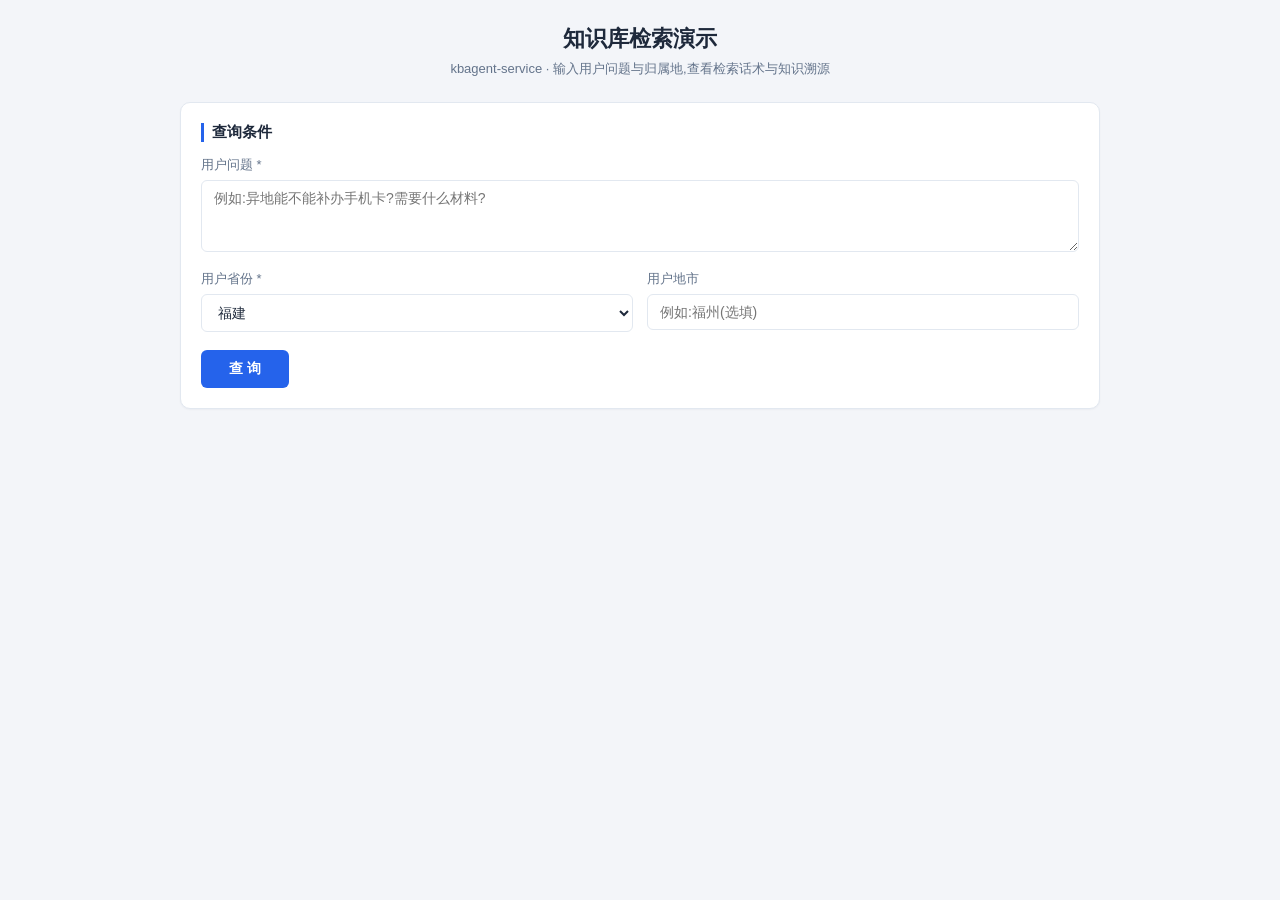
==== universal-agent/services/kbagent_service/static/index.html @ d0547572 "答案子智能体坐席向内容组织+文档内证据片段定位,新增kbagent前端演示页 - FinalAnswer 新增 direct_conclusion/key_elements/script/caveat" ====
<!DOCTYPE html>
<html lang="zh-CN">
<head>
<meta charset="UTF-8">
<meta name="viewport" content="width=device-width, initial-scale=1.0">
<title>知识库检索演示</title>
<style>
  :root {
    --bg: #f3f5f9;
    --card: #ffffff;
    --border: #e2e8f0;
    --text: #1e293b;
    --muted: #64748b;
    --primary: #2563eb;
    --primary-dark: #1d4ed8;
    --ok-bg: #ecfdf5;
    --ok-border: #10b981;
    --ok-text: #065f46;
    --bad-bg: #fef2f2;
    --bad-border: #ef4444;
    --bad-text: #991b1b;
    --warn-bg: #fffbeb;
    --warn-border: #f59e0b;
    --warn-text: #92400e;
    --mark-bg: #fef08a;
    --mark-border: #facc15;
  }
  * { box-sizing: border-box; margin: 0; padding: 0; }
  body {
    font-family: "Microsoft YaHei", "PingFang SC", "Segoe UI", sans-serif;
    background: var(--bg); color: var(--text);
    min-height: 100vh; padding: 24px 16px 48px;
  }
  .container { max-width: 920px; margin: 0 auto; }
  header { text-align: center; margin-bottom: 24px; }
  header h1 { font-size: 22px; font-weight: 600; }
  header p { color: var(--muted); font-size: 13px; margin-top: 6px; }

  .card {
    background: var(--card); border: 1px solid var(--border);
    border-radius: 10px; padding: 20px; margin-bottom: 16px;
    box-shadow: 0 1px 2px rgba(15, 23, 42, .04);
  }
  .card h2 {
    font-size: 15px; font-weight: 600; margin-bottom: 14px;
    padding-left: 8px; border-left: 3px solid var(--primary);
  }

  label { display: block; font-size: 13px; color: var(--muted); margin-bottom: 6px; }
  textarea, input[type=text], select {
    width: 100%; padding: 9px 12px; font-size: 14px;
    border: 1px solid var(--border); border-radius: 6px;
    background: #fff; color: var(--text); font-family: inherit;
  }
  textarea { resize: vertical; min-height: 72px; }
  textarea:focus, input:focus, select:focus {
    outline: none; border-color: var(--primary);
    box-shadow: 0 0 0 2px rgba(37, 99, 235, .15);
  }
  .row { display: flex; gap: 14px; margin-top: 14px; }
  .row > div { flex: 1; }
  .actions { margin-top: 18px; display: flex; align-items: center; gap: 14px; }
  button {
    padding: 10px 28px; font-size: 14px; font-weight: 600;
    color: #fff; background: var(--primary); border: none;
    border-radius: 6px; cursor: pointer;
  }
  button:hover { background: var(--primary-dark); }
  button:disabled { background: #94a3b8; cursor: not-allowed; }
  .hint { font-size: 12px; color: var(--muted); font-weight: 400; }

  .banner {
    padding: 12px 16px; border-radius: 8px; font-size: 14px;
    font-weight: 600; margin-bottom: 16px; border: 1px solid;
  }
  .banner.ok   { background: var(--ok-bg);  border-color: var(--ok-border);  color: var(--ok-text); }
  .banner.warn { background: var(--warn-bg); border-color: var(--warn-border); color: var(--warn-text); }
  .banner.bad  { background: var(--bad-bg); border-color: var(--bad-border); color: var(--bad-text); }
  .banner.err  { background: var(--bad-bg); border-color: var(--bad-border); color: var(--bad-text); }
  .banner small { display: block; font-weight: 400; margin-top: 4px; opacity: .85; }
  .banner ul { margin: 6px 0 0 18px; font-weight: 400; font-size: 13px; }
  .banner li { margin-top: 2px; }

  .uncovered-box {
    background: var(--warn-bg); border: 1px dashed var(--warn-border);
    border-radius: 8px; padding: 10px 14px; margin-bottom: 16px;
    font-size: 13px; color: var(--warn-text);
  }
  .uncovered-box b { display: block; margin-bottom: 4px; }

  /* ── 结果概览统计条 ── */
  .stats { display: flex; flex-wrap: wrap; }
  .stat {
    flex: 1; min-width: 120px; text-align: center;
    padding: 4px 8px; border-right: 1px solid var(--border);
  }
  .stat:last-child { border-right: none; }
  .stat b { display: block; font-size: 24px; font-weight: 700; color: var(--primary); line-height: 1.3; }
  .stat b.accent { color: var(--ok-text); }
  .stat span { font-size: 12px; color: var(--muted); }

  .conclusion {
    font-size: 17px; font-weight: 600; line-height: 1.7;
    padding: 4px 2px;
  }

  .script-text {
    font-size: 15px; line-height: 1.9; white-space: pre-wrap;
    background: #eff6ff; border: 1px solid #bfdbfe;
    border-radius: 8px; padding: 14px 16px;
  }
  .copy-btn {
    float: right; padding: 4px 14px; font-size: 12px; font-weight: 500;
    background: #fff; color: var(--primary); border: 1px solid var(--primary);
    border-radius: 5px; cursor: pointer;
  }
  .copy-btn:hover { background: var(--primary); color: #fff; }
  .caveats {
    margin-bottom: 12px; padding: 10px 14px; font-size: 13px;
    background: var(--warn-bg); border-radius: 6px; color: var(--warn-text);
  }
  .caveats ul { margin: 4px 0 0 18px; }

  table.elements { width: 100%; border-collapse: collapse; font-size: 14px; }
  table.elements th, table.elements td {
    text-align: left; padding: 9px 12px; border-bottom: 1px solid var(--border);
    vertical-align: top; line-height: 1.6;
  }
  table.elements th {
    width: 90px; color: var(--muted); font-weight: 500;
    background: #f8fafc; white-space: nowrap;
  }
  table.elements tr:last-child th, table.elements tr:last-child td { border-bottom: none; }

  .answer-block { margin-bottom: 14px; }
  .answer-block h3 { font-size: 13px; color: var(--muted); margin-bottom: 6px; }
  .answer-block .content {
    font-size: 14px; line-height: 1.8; white-space: pre-wrap;
    background: #f8fafc; border: 1px solid var(--border);
    border-radius: 6px; padding: 12px 14px;
  }
  details { margin-top: 10px; }
  details summary { font-size: 13px; color: var(--primary); cursor: pointer; user-select: none; }
  details .content { margin-top: 8px; }

  /* ── 文档分组与片段 ── */
  .legend {
    display: flex; align-items: center; gap: 8px;
    font-size: 12px; color: var(--muted); margin: -6px 0 14px;
  }
  .legend mark {
    background: var(--mark-bg); border-bottom: 2px solid var(--mark-border);
    padding: 1px 6px; border-radius: 3px; color: var(--text);
  }

  .doc-group {
    border: 1px solid var(--border); border-radius: 10px;
    margin-bottom: 14px; background: #fcfdfe; overflow: hidden;
  }
  .doc-group:last-child { margin-bottom: 0; }
  .doc-group.used { border-color: #86efac; }
  .doc-head {
    display: flex; align-items: center; gap: 10px; flex-wrap: wrap;
    padding: 12px 16px; background: #f8fafc; border-bottom: 1px solid var(--border);
  }
  .doc-group.used .doc-head { background: #f0fdf4; }
  .source-idx {
    flex: none; width: 22px; height: 22px; border-radius: 50%;
    background: var(--primary); color: #fff; font-size: 12px;
    display: inline-flex; align-items: center; justify-content: center;
  }
  .doc-title { font-size: 14px; font-weight: 600; }
  .tag {
    font-size: 11px; padding: 2px 8px; border-radius: 10px;
    border: 1px solid var(--border); color: var(--muted); background: #fff;
    white-space: nowrap;
  }
  .tag.stale { background: var(--warn-bg); border-color: var(--warn-border); color: var(--warn-text); }
  .badge {
    font-size: 11px; font-weight: 600; padding: 2px 10px; border-radius: 10px;
    white-space: nowrap;
  }
  .badge.used { background: var(--ok-bg); border: 1px solid var(--ok-border); color: var(--ok-text); }
  .badge.unused { background: #f1f5f9; border: 1px solid var(--border); color: var(--muted); }
  .doc-body { padding: 4px 16px 14px; }

  .chunk { padding-top: 12px; }
  .chunk + .chunk { border-top: 1px dashed var(--border); margin-top: 12px; }
  .chunk-head {
    display: flex; align-items: center; gap: 8px; margin-bottom: 8px; flex-wrap: wrap;
  }
  .chunk-no { font-size: 12px; font-weight: 600; color: var(--muted); }

  /* ── 关键片段:整篇文档中最能直接回答用户问题的部分,置顶展示 ── */
  .key-fragment {
    background: #f0fdf4; border: 1px solid #86efac;
    border-left: 4px solid var(--ok-border);
    border-radius: 8px; padding: 12px 14px; margin-bottom: 10px;
  }
  .key-fragment.plain {
    background: #f8fafc; border-color: var(--border);
    border-left-color: #cbd5e1;
  }
  .key-fragment .kf-label {
    font-size: 12px; font-weight: 700; color: var(--ok-text);
    margin-bottom: 8px;
  }
  .key-fragment.plain .kf-label { color: var(--muted); }
  .key-fragment .kf-text {
    font-size: 14px; line-height: 1.9; white-space: pre-wrap; color: var(--text);
  }
  .key-fragment .kf-text mark {
    background: var(--mark-bg); border-bottom: 2px solid var(--mark-border);
    padding: 0 2px; border-radius: 3px;
  }
  .key-fragment .kf-text mark.q { background: #dbeafe; border-bottom-color: #60a5fa; }
  .kf-meta { font-size: 11px; color: #94a3b8; margin-top: 8px; }

  details.full-doc { margin-top: 4px; }
  details.full-doc summary {
    font-size: 13px; font-weight: 500; color: var(--primary);
    cursor: pointer; user-select: none;
  }
  details.full-doc .source-snippet { margin-top: 8px; max-height: 420px; overflow-y: auto; }

  .source-snippet {
    font-size: 13px; line-height: 1.8; color: #334155;
    background: #f1f5f9; border-left: 3px solid #cbd5e1;
    border-radius: 0 6px 6px 0; padding: 10px 12px; white-space: pre-wrap;
  }
  .source-snippet .label { color: var(--muted); font-size: 12px; display: block; margin-bottom: 4px; }
  .source-snippet mark {
    background: var(--mark-bg); border-bottom: 2px solid var(--mark-border);
    padding: 0 2px; border-radius: 3px; color: inherit;
  }
  .source-snippet mark.q { background: #dbeafe; border-bottom-color: #60a5fa; }
  .legend mark.q { background: #dbeafe; border-bottom-color: #60a5fa; }
  .source-chunk { margin-top: 8px; font-size: 11px; color: #94a3b8; font-family: Consolas, monospace; }

  /* ── Agent 执行过程时间线 ── */
  .trace-timeline { padding: 2px 0; }
  .trace-event {
    display: flex; align-items: baseline; gap: 8px; flex-wrap: wrap;
    padding: 7px 0; border-bottom: 1px dashed var(--border); font-size: 13px;
  }
  .trace-event:last-child { border-bottom: none; }
  .trace-ts {
    flex: none; width: 58px; text-align: right;
    font-family: Consolas, monospace; font-size: 12px; color: var(--muted);
  }
  .trace-stage {
    flex: none; font-size: 11px; font-weight: 600; color: #fff;
    padding: 2px 9px; border-radius: 10px; white-space: nowrap;
  }
  .trace-name { font-weight: 600; white-space: nowrap; }
  .trace-summary {
    color: var(--muted); font-size: 12px; word-break: break-all; flex: 1 1 200px;
  }
  .trace-summary b { color: #334155; font-weight: 500; }
  .trace-payload { flex-basis: 100%; margin-top: 2px; }
  .trace-payload summary { font-size: 12px; color: var(--primary); cursor: pointer; }
  .trace-payload pre {
    background: #0f172a; color: #e2e8f0; padding: 10px 12px;
    border-radius: 6px; font-size: 12px; line-height: 1.6;
    overflow-x: auto; max-height: 320px; margin-top: 6px;
    font-family: Consolas, "Courier New", monospace;
  }

  .meta {
    display: flex; flex-wrap: wrap; gap: 8px 24px;
    font-size: 12px; color: var(--muted);
  }
  .meta span b { color: var(--text); font-weight: 500; }

  .loading { display: none; align-items: center; gap: 10px; font-size: 13px; color: var(--muted); }
  .loading.show { display: inline-flex; }
  .spinner {
    width: 16px; height: 16px; border: 2px solid #cbd5e1;
    border-top-color: var(--primary); border-radius: 50%;
    animation: spin .8s linear infinite;
  }
  @keyframes spin { to { transform: rotate(360deg); } }
  #results { display: none; }
  .empty-tip { color: var(--muted); font-size: 13px; text-align: center; padding: 8px 0; }
</style>
</head>
<body>
<div class="container">
  <header>
    <h1>知识库检索演示</h1>
    <p>kbagent-service · 输入用户问题与归属地,查看检索话术与知识溯源</p>
  </header>

  <!-- 输入区 -->
  <div class="card">
    <h2>查询条件</h2>
    <label for="question">用户问题 *</label>
    <textarea id="question" placeholder="例如:异地能不能补办手机卡?需要什么材料?"></textarea>
    <div class="row">
      <div>
        <label for="province">用户省份 *</label>
        <select id="province"></select>
      </div>
      <div>
        <label for="city">用户地市</label>
        <input type="text" id="city" placeholder="例如:福州(选填)">
      </div>
    </div>
    <div class="actions">
      <button id="submitBtn" onclick="doQuery()">查 询</button>
      <span class="loading" id="loading"><span class="spinner"></span>检索中,请耐心等待(最长约 2 分钟)...</span>
    </div>
  </div>

  <!-- 结果区(重要信息靠前:概览 → 结论 → 话术 → 要素 → 溯源) -->
  <div id="results">
    <div id="bannerBox"></div>
    <div id="uncoveredBox"></div>

    <div class="card" id="statsCard">
      <div class="stats">
        <div class="stat"><b id="statDocs">-</b><span>检索到文档</span></div>
        <div class="stat"><b id="statChunks">-</b><span>引用片段</span></div>
        <div class="stat"><b id="statUsed" class="accent">-</b><span>片段直接支撑答案</span></div>
        <div class="stat"><b id="statElapsed">-</b><span>端到端耗时</span></div>
      </div>
    </div>

    <div class="card" id="conclusionCard">
      <h2>一句话结论</h2>
      <div class="conclusion" id="directConclusion"></div>
    </div>

    <div class="card" id="scriptCard">
      <h2>坐席话术(可直接念给用户)
        <button class="copy-btn" id="copyScriptBtn" onclick="copyScript(this)">复制话术</button>
      </h2>
      <div class="caveats" id="caveatsBox" style="display:none"></div>
      <div class="script-text" id="scriptText"></div>
    </div>

    <div class="card" id="elementsCard">
      <h2>办理要素</h2>
      <table class="elements" id="keyElements"></table>
    </div>

    <div class="card" id="sourcesCard">
      <h2>知识来源 <span class="hint" id="sourceCount"></span></h2>
      <div class="legend">
        <span>每篇文档将 <b>⭐ 最能回答问题的片段</b> 置顶,点击「查看整篇文档」可展开全文对照。</span>
        <mark>黄色</mark><span>= 被答案 / 话术直接引用</span>
        <mark class="q">蓝色</mark><span>= 命中用户问题关键词</span>
      </div>
      <div id="sourceList"></div>
    </div>

    <div class="card" id="traceCard">
      <details id="traceDetails" open>
        <summary style="font-size:15px;font-weight:600;color:var(--text);">
          Agent 检索处理过程 <span class="hint" id="traceCount"></span>
        </summary>
        <div class="legend" style="margin:10px 0 6px;">
          <span>智能体内部执行时间线:主流程 → 缓存判定 → 检索 → 知识处理 → 答案生成/锚定校验;点击事件可展开完整 payload</span>
        </div>
        <div class="trace-timeline" id="traceTimeline"></div>
      </details>
    </div>

    <div class="card">
      <details>
        <summary>业务说明 / 办理建议 / 完整答案文本(兼容视图)</summary>
        <div class="answer-block" style="margin-top:12px">
          <h3>业务说明</h3>
          <div class="content" id="bizExplanation"></div>
        </div>
        <div class="answer-block">
          <h3>办理建议</h3>
          <div class="content" id="handlingSuggestion"></div>
        </div>
        <div class="answer-block">
          <h3>完整答案文本</h3>
          <div class="content" id="renderedText"></div>
        </div>
      </details>
    </div>

    <div class="card">
      <div class="meta" id="metaInfo"></div>
    </div>
  </div>
</div>

<script>
"use strict";

// ── 常量与状态 ────────────────────────────────────────────────────────
var DEFAULT_BASE_PATH = "/api/kb-agent-service/prod";
var basePath = DEFAULT_BASE_PATH;   // 页面加载时经 /frontend-config 刷新

// 判定"片段被答案引用"的最长公共子串阈值(归一化后的字符数);
// 太小会把"您可以"这类通用短语误判为引用
var MIN_MATCH_CHARS = 8;
// 答案语料归一化后的长度上限,防止极端长答案拖慢比对
var MAX_CORPUS_CHARS = 6000;
// 判定"原文命中用户问题关键词"的阈值(比答案引用宽松,4字即有意义)
var MIN_Q_MATCH_CHARS = 4;
// 关键片段(⭐置顶摘录)的最大长度,超出则只取最高分句子附近
var MAX_KF_CHARS = 280;

// 最近一次查询的用户问题(渲染时用于关键词命中分析)
var lastQuestion = "";

var PROVINCES = [
  "000(全国)", "北京", "天津", "河北", "山西", "内蒙古",
  "辽宁", "吉林", "黑龙江", "上海", "江苏", "浙江", "安徽",
  "福建", "江西", "山东", "河南", "湖北", "湖南", "广东",
  "广西", "海南", "重庆", "四川", "贵州", "云南", "西藏",
  "陕西", "甘肃", "青海", "宁夏", "新疆"
];

function esc(s) {
  return String(s == null ? "" : s)
    .replace(/&/g, "&amp;").replace(/</g, "&lt;")
    .replace(/>/g, "&gt;").replace(/"/g, "&quot;");
}

function uid(prefix) {
  return prefix + "-" + Date.now() + "-" +
         Math.random().toString(36).slice(2, 10);
}

// ── 初始化 ────────────────────────────────────────────────────────────
(function init() {
  var sel = document.getElementById("province");
  PROVINCES.forEach(function (p) {
    var opt = document.createElement("option");
    var m = p.match(/^(\d+)\((.+)\)$/);   // "000(全国)" → value=000
    opt.value = m ? m[1] : p;
    opt.textContent = p;
    if (p === "福建") opt.selected = true;
    sel.appendChild(opt);
  });

  // 取实际路由前缀(兼容 KB_SERVICE_BASE_PATH 覆盖);失败用默认值。
  // 相对地址:页面挂 / 或 {base}/ui/ 时都能命中各自的 frontend-config
  fetch("frontend-config")
    .then(function (r) { return r.ok ? r.json() : null; })
    .then(function (cfg) { if (cfg && cfg.basePath) basePath = cfg.basePath; })
    .catch(function () { /* 保持默认 */ });
})();

// ── 查询 ──────────────────────────────────────────────────────────────
function doQuery() {
  var question = document.getElementById("question").value.trim();
  var province = document.getElementById("province").value;
  var city = document.getElementById("city").value.trim();

  if (!question) {
    showBanner("err", "请输入用户问题");
    hideSections();
    return;
  }
  lastQuestion = question;   // 渲染时据此定位"最能回答问题的片段"

  var btn = document.getElementById("submitBtn");
  btn.disabled = true;
  document.getElementById("loading").classList.add("show");
  document.getElementById("results").style.display = "none";

  var body = {
    params: {
      appId: "kb-frontend-demo",
      requestId: uid("req"),
      sessionId: uid("sess"),
      userInfo: {
        phone: "frontend-demo",       // 契约必填,演示页固定占位
        province: province,
        location: city || null        // 地市透传
      },
      extInfo: {},
      conversations: [{ role: 1, content: question }]
    }
  };

  var startAt = Date.now();
  fetch(basePath + "/retrieve", {
    method: "POST",
    headers: { "Content-Type": "application/json" },
    body: JSON.stringify(body)
  })
    .then(function (resp) {
      if (!resp.ok) {
        // 把网关/服务的错误响应体一并带出,便于定位是哪一层拒绝
        return resp.text().then(function (t) {
          var waited = ((Date.now() - startAt) / 1000).toFixed(1);
          throw new Error("HTTP " + resp.status +
                          "(等待 " + waited + "s) 响应体: " +
                          (t || "(空)").slice(0, 300));
        });
      }
      return resp.json();
    })
    .then(render)
    .catch(function (e) {
      showBanner("err", "请求失败:" + esc(e.message),
                 "请确认服务已启动、网络可达;检索端到端超时为 120 秒。");
      hideSections();
    })
    .finally(function () {
      btn.disabled = false;
      document.getElementById("loading").classList.remove("show");
    });
}

// ══════════════════════════════════════════════════════════════════════
// 片段 ↔ 答案 比对(纯前端,无需后端改动)
//
// 思路:后端返回的 sources[].snippet 是整篇文档原文,没有"哪几句
// 被引用/最能回答问题"的标注。这里把答案全文(directConclusion/
// script/keyElements/...)拼成语料,对文档逐句求"最长公共子串"
// (忽略标点/空白),达到阈值即认为该句被答案引用;再结合用户问题
// 的关键词命中,由 pickKeyFragment() 从整篇文档中挑出"最能直接
// 回答用户问题"的连续片段置顶展示,整篇原文折叠在下方可展开对照。
// ══════════════════════════════════════════════════════════════════════

// 答案语料:所有会呈现给坐席的答案侧文本
function buildAnswerCorpus(obj) {
  var parts = [];
  if (obj.directConclusion) parts.push(obj.directConclusion);
  if (obj.script) parts.push(obj.script);
  if (obj.keyElements) {
    Object.keys(obj.keyElements).forEach(function (k) {
      if (obj.keyElements[k]) parts.push(String(obj.keyElements[k]));
    });
  }
  if (obj.caveats && obj.caveats.length) parts.push(obj.caveats.join(" "));
  if (obj.businessExplanation) parts.push(obj.businessExplanation);
  if (obj.handlingSuggestion) parts.push(obj.handlingSuggestion);
  return parts.join("\n");
}

// 归一化:去掉空白与中英文标点,只留实义字符;
// map[i] = 归一化后第 i 个字符在原文中的下标(用于把匹配区间映射回原文)
var PUNCT_RE = /[\s，。、；：！？“”‘’（）《》【】…—·～,.;:!?"'()\[\]<>~\-_|/\\*+#=]/;
function normalizeWithMap(s) {
  var chars = [], map = [];
  for (var i = 0; i < s.length; i++) {
    var c = s.charAt(i);
    if (PUNCT_RE.test(c)) continue;
    chars.push(c);
    map.push(i);
  }
  return { text: chars.join(""), map: map };
}

// 最长公共子串(滚动数组 DP);返回长度与 a 中的结束位置(开区间)
function longestCommonSubstring(a, b) {
  var n = a.length, m = b.length;
  if (!n || !m) return { len: 0, aEnd: 0 };
  var prev = new Array(m + 1).fill(0);
  var cur = new Array(m + 1).fill(0);
  var best = 0, aEnd = 0;
  for (var i = 1; i <= n; i++) {
    var ai = a.charAt(i - 1);
    for (var j = 1; j <= m; j++) {
      if (ai === b.charAt(j - 1)) {
        cur[j] = prev[j - 1] + 1;
        if (cur[j] > best) { best = cur[j]; aEnd = i; }
      } else {
        cur[j] = 0;
      }
    }
    var t = prev; prev = cur; cur = t;
    cur.fill(0);
  }
  return { len: best, aEnd: aEnd };
}

// 按句切分,保留每句在原文中的起始偏移
function splitSentences(s) {
  var out = [], re = /[^。！？!?；;\n]+[。！？!?；;\n]?/g, m;
  while ((m = re.exec(s)) !== null) {
    if (m[0].trim()) out.push({ text: m[0], start: m.index });
    if (m.index === re.lastIndex) re.lastIndex++;   // 防空转
  }
  return out;
}

// 合并重叠/相邻区间
function mergeRanges(ranges) {
  if (!ranges.length) return ranges;
  ranges.sort(function (x, y) { return x[0] - y[0] || x[1] - y[1]; });
  var out = [ranges[0].slice()];
  for (var i = 1; i < ranges.length; i++) {
    var last = out[out.length - 1], r = ranges[i];
    if (r[0] <= last[1]) { if (r[1] > last[1]) last[1] = r[1]; }
    else out.push(r.slice());
  }
  return out;
}

// 去掉被其他摘录包含的短摘录
function dedupeQuotes(list) {
  return list.filter(function (q, i) {
    for (var j = 0; j < list.length; j++) {
      if (i !== j && list[j].indexOf(q) >= 0 && list[j].length > q.length) return false;
    }
    return true;
  });
}

// 递归找出一句话内所有达到阈值的公共子串(归一化坐标):
// 每轮取最长匹配,再对其左右两侧继续找,避免长匹配掩盖同句内的其他引用
function findNormalizedMatches(a, b, minChars) {
  minChars = minChars || MIN_MATCH_CHARS;
  var out = [];
  (function walk(lo, hi) {
    if (hi - lo < minChars) return;
    var r = longestCommonSubstring(a.slice(lo, hi), b);
    if (r.len < minChars) return;
    var s = lo + r.aEnd - r.len, e = lo + r.aEnd;
    out.push([s, e]);
    walk(lo, s);
    walk(e, hi);
  })(0, a.length);
  return out;
}

// 原文中对"用户问题"的命中(原文坐标区间 + 命中字数);阈值比答案引用宽松
function findQuestionMatches(text) {
  var qNorm = normalizeWithMap(lastQuestion).text;
  if (!text || !qNorm) return { ranges: [], chars: 0 };
  var norm = normalizeWithMap(text);
  if (!norm.text.length) return { ranges: [], chars: 0 };
  var ranges = [], chars = 0;
  findNormalizedMatches(norm.text, qNorm, MIN_Q_MATCH_CHARS).forEach(function (m) {
    ranges.push([norm.map[m[0]], norm.map[m[1] - 1] + 1]);
    chars += m[1] - m[0];
  });
  return { ranges: mergeRanges(ranges), chars: chars };
}

// 把原文坐标区间裁剪到 [start, end) 窗口内,并平移为窗口内坐标
function clipRanges(ranges, start, end) {
  var out = [];
  (ranges || []).forEach(function (r) {
    var s = Math.max(r[0], start), e = Math.min(r[1], end);
    if (e > s) out.push([s - start, e - start]);
  });
  return out;
}

// 从 qs 中扣掉与 as 重叠的部分(避免双色高亮互相覆盖)
function subtractRanges(qs, as) {
  var out = [];
  (qs || []).forEach(function (q) {
    var cur = [[q[0], q[1]]];
    (as || []).forEach(function (a) {
      var next = [];
      cur.forEach(function (c) {
        if (a[1] <= c[0] || a[0] >= c[1]) { next.push(c); return; }
        if (a[0] > c[0]) next.push([c[0], a[0]]);
        if (a[1] < c[1]) next.push([a[1], c[1]]);
      });
      cur = next;
    });
    out = out.concat(cur);
  });
  return out;
}

// 双色高亮渲染:黄色 = 被答案/话术引用,蓝色 = 命中问题关键词
function renderTwoColor(text, aRanges, qRanges) {
  var segs = [];
  (aRanges || []).forEach(function (r) { segs.push({ s: r[0], e: r[1], cls: "" }); });
  subtractRanges(qRanges, aRanges).forEach(function (r) {
    segs.push({ s: r[0], e: r[1], cls: ' class="q"' });
  });
  segs.sort(function (x, y) { return x.s - y.s; });
  var out = "", pos = 0;
  segs.forEach(function (g) {
    var s = Math.max(pos, g.s), e = Math.max(s, Math.min(text.length, g.e));
    if (e <= s) return;
    out += esc(text.slice(pos, s)) + "<mark" + g.cls + ">" + esc(text.slice(s, e)) + "</mark>";
    pos = e;
  });
  out += esc(text.slice(pos));
  return out;
}

// ══════════════════════════════════════════════════════════════════════
// 关键片段提取:后端返回的 snippet 是整篇文档,这里从全文中挑出
// "最能直接回答用户问题"的连续片段,置顶展示并关联整篇原文。
// 句子得分 = 被答案引用字数 × 2 + 命中问题关键词字数 × 1.5,
// 取最高分句子,再向两侧吸收有得分的邻句(总长不超 MAX_KF_CHARS)。
// ══════════════════════════════════════════════════════════════════════
function pickKeyFragment(snippet, usedRanges) {
  var sentences = splitSentences(snippet);
  if (!sentences.length) return null;
  var scored = sentences.map(function (sen) {
    var aChars = 0;
    (usedRanges || []).forEach(function (r) {
      var s = Math.max(r[0], sen.start);
      var e = Math.min(r[1], sen.start + sen.text.length);
      if (e > s) aChars += e - s;
    });
    var qChars = findQuestionMatches(sen.text).chars;
    return { sen: sen, score: aChars * 2 + qChars * 1.5 };
  });
  var best = 0;
  scored.forEach(function (x, i) { if (x.score > scored[best].score) best = i; });
  if (scored[best].score <= 0) {
    // 全文既没被答案引用、也没命中问题关键词 → 退化为文首摘要
    return { start: 0, end: Math.min(snippet.length, 160), score: 0, fallback: true };
  }
  var lo = best, hi = best, len = scored[best].sen.text.length;
  while (lo > 0 && scored[lo - 1].score > 0 &&
         len + scored[lo - 1].sen.text.length <= MAX_KF_CHARS) {
    lo--; len += scored[lo].sen.text.length;
  }
  while (hi < scored.length - 1 && scored[hi + 1].score > 0 &&
         len + scored[hi + 1].sen.text.length <= MAX_KF_CHARS) {
    hi++; len += scored[hi].sen.text.length;
  }
  var lastSen = scored[hi].sen;
  return {
    start: scored[lo].sen.start,
    end: lastSen.start + lastSen.text.length,
    score: scored[best].score,
    fallback: false
  };
}

// 分析单个 source:返回高亮区间(原文坐标)与被引用摘录
function analyzeSnippet(snippet, corpusText) {
  var ranges = [], quotes = [];
  if (!snippet || !corpusText) return { ranges: ranges, quotes: quotes };
  var sentences = splitSentences(snippet);
  sentences.forEach(function (sen) {
    var norm = normalizeWithMap(sen.text);
    if (norm.text.length < MIN_MATCH_CHARS) return;
    findNormalizedMatches(norm.text, corpusText).forEach(function (m) {
      var s0 = norm.map[m[0]];                  // 句内起(原文坐标)
      var s1 = norm.map[m[1] - 1] + 1;          // 句内止(开区间)
      ranges.push([sen.start + s0, sen.start + s1]);
      var q = sen.text.slice(s0, s1).trim();
      if (q) quotes.push(q);
    });
  });
  return { ranges: mergeRanges(ranges), quotes: dedupeQuotes(quotes) };
}

// 按 docTitle 分组;最能回答问题的文档排前面(重要信息靠前)
function groupByDoc(analyzed) {
  var order = [], map = {};
  analyzed.forEach(function (a) {
    var key = a.docTitle || "(无标题文档)";
    if (!map[key]) {
      map[key] = {
        title: key, chunks: [], usedCount: 0, bestScore: 0,
        updatedAt: a.updatedAt, stale: !!a.stale, _order: order.length
      };
      order.push(map[key]);
    }
    var g = map[key];
    g.chunks.push(a);
    if (a.used) g.usedCount++;
    if ((a.kfScore || 0) > g.bestScore) g.bestScore = a.kfScore || 0;
    if (a.updatedAt && (!g.updatedAt || a.updatedAt > g.updatedAt)) g.updatedAt = a.updatedAt;
    if (a.stale) g.stale = true;
  });
  order.forEach(function (g) {
    // 文档内同样:被引用、关键片段得分高的排前面
    g.chunks.forEach(function (c, i) { c._order = i; });
    g.chunks.sort(function (x, y) {
      if (!!y.used !== !!x.used) return y.used ? 1 : -1;
      if ((y.kfScore || 0) !== (x.kfScore || 0)) return (y.kfScore || 0) - (x.kfScore || 0);
      return x._order - y._order;
    });
  });
  order.sort(function (x, y) {
    if (y.usedCount !== x.usedCount) return y.usedCount - x.usedCount;
    if (y.bestScore !== x.bestScore) return y.bestScore - x.bestScore;
    return x._order - y._order;
  });
  return order;
}

// ══════════════════════════════════════════════════════════════════════
// Agent 执行过程时间线(object.processTrace)
// 后端 Tracer 每个关键节点记一条 {ts_ms, stage, event, payload}:
// run/cache/retrieval/processing(.knowledge)/answer/finalize/degrade
// ══════════════════════════════════════════════════════════════════════

var STAGE_META = {
  "run":                  { label: "主流程",   color: "#64748b" },
  "cache":                { label: "缓存",     color: "#8b5cf6" },
  "retrieval":            { label: "检索",     color: "#2563eb" },
  "processing":           { label: "知识处理", color: "#d97706" },
  "processing.knowledge": { label: "知识处理", color: "#d97706" },
  "answer":               { label: "答案生成", color: "#059669" },
  "finalize":             { label: "完成",     color: "#0f766e" },
  "degrade":              { label: "降级",     color: "#dc2626" }
};

function fmtTraceTs(dt) {
  return dt >= 1000 ? "+" + (dt / 1000).toFixed(1) + "s" : "+" + dt + "ms";
}

// payload 一行摘要:标量直接展示(截断),对象/数组只显示规模,细节进折叠 JSON
function traceSummary(payload) {
  if (!payload) return "";
  var parts = [];
  Object.keys(payload).forEach(function (k) {
    var v = payload[k];
    if (v === null || v === undefined) return;
    if (typeof v === "object") {
      var n = Array.isArray(v) ? v.length : Object.keys(v).length;
      parts.push("<b>" + esc(k) + "</b>=" +
                 (Array.isArray(v) ? "[" + n + " 项]" : "{" + n + " 字段}"));
    } else {
      var s = String(v);
      if (s.length > 60) s = s.slice(0, 60) + "…";
      parts.push("<b>" + esc(k) + "</b>=" + esc(s));
    }
  });
  return parts.join(" · ");
}

function renderTrace(events) {
  var card = document.getElementById("traceCard");
  if (!events || !events.length) { card.style.display = "none"; return; }
  card.style.display = "";
  document.getElementById("traceCount").textContent =
    "(共 " + events.length + " 个事件)";
  var t0 = events[0].ts_ms || 0;
  document.getElementById("traceTimeline").innerHTML = events.map(function (e) {
    var meta = STAGE_META[e.stage] || { label: e.stage || "?", color: "#475569" };
    var dt = (e.ts_ms || t0) - t0;
    var keys = e.payload ? Object.keys(e.payload) : [];
    var payloadHtml = keys.length
      ? '<details class="trace-payload"><summary>payload(' + keys.length +
        ' 字段)</summary><pre>' +
        esc(JSON.stringify(e.payload, null, 2)) + '</pre></details>'
      : "";
    return '<div class="trace-event">' +
      '<span class="trace-ts">' + fmtTraceTs(dt) + '</span>' +
      '<span class="trace-stage" style="background:' + meta.color + '">' +
        esc(meta.label) + '</span>' +
      '<span class="trace-name">' + esc(e.event || "") + '</span>' +
      '<span class="trace-summary">' + traceSummary(e.payload) + '</span>' +
      payloadHtml +
    '</div>';
  }).join("");
}

// ── 渲染 ──────────────────────────────────────────────────────────────
function render(data) {
  document.getElementById("results").style.display = "block";

  // 错误信封:rtnCode 非 0
  if (!data || data.rtnCode !== "0" || !data.object || !data.object.requestId) {
    var code = data ? data.rtnCode : "?";
    var msg = data ? data.rtnMsg : "空响应";
    showBanner("err", "服务返回错误(rtnCode=" + esc(code) + "):" + esc(msg));
    hideSections();
    // 超时/内部错误的响应体也会携带 processTrace:展示"执行到哪一步了"
    renderTrace(data && data.object ? data.object.processTrace : null);
    return;
  }

  var obj = data.object;
  setCardsVisible(true);
  document.getElementById("uncoveredBox").innerHTML = "";

  // ── 可用性横幅:优先 usability 三态;老服务无该字段时回退 degraded 判定 ──
  var u = obj.usability;
  if (u && u.level) {
    var reasonsHtml = (u.reasons && u.reasons.length)
      ? "<ul>" + u.reasons.map(function (r) {
          return "<li>" + esc(r) + "</li>"; }).join("") + "</ul>"
      : "";
    if (u.level === "directly_usable") {
      showBanner("ok", "✓ 话术可直接使用", reasonsHtml || null);
    } else if (u.level === "verify_first") {
      showBanner("warn", "⚠ 话术核实后使用",
                 reasonsHtml || "请结合引用片段核对后再答复用户。");
    } else {
      showBanner("bad", "✗ 话术不可用,请转人工处理", reasonsHtml || null);
    }
    // 未覆盖方面:明确告诉坐席哪些别指望话术
    if (u.uncovered && u.uncovered.length) {
      document.getElementById("uncoveredBox").innerHTML =
        '<div class="uncovered-box"><b>以下方面知识库未覆盖,需坐席人工补充答复:</b>' +
        u.uncovered.map(function (x) { return "· " + esc(x); }).join("<br>") +
        "</div>";
    }
  } else if (obj.degraded) {
    showBanner("bad", "✗ 降级兜底结果 —— 检索不足以支撑用户问题",
               "该结果未经知识加工,请人工核实原文后再答复用户。");
  } else {
    showBanner("ok", "✓ 检索结果可支撑用户问题",
               "话术基于以下引用文档生成,可结合片段核对。");
  }

  // ── 片段 ↔ 答案比对 + 关键片段提取 + 按文档分组 ──
  var sources = obj.sources || [];
  var corpus = normalizeWithMap(buildAnswerCorpus(obj)).text
                 .slice(0, MAX_CORPUS_CHARS);
  var analyzed = sources.map(function (s) {
    var snippet = s.snippet || "";
    var r = analyzeSnippet(snippet, corpus);
    var kf = pickKeyFragment(snippet, r.ranges);
    return {
      chunkId: s.chunkId, docTitle: s.docTitle, snippet: snippet,
      updatedAt: s.updatedAt, stale: s.stale,
      ranges: r.ranges, quotes: r.quotes, used: r.ranges.length > 0,
      kf: kf, kfScore: kf ? kf.score : 0
    };
  });
  var docGroups = groupByDoc(analyzed);
  var usedChunks = analyzed.filter(function (a) { return a.used; }).length;

  // ── 结果概览统计(重要信息放最前) ──
  document.getElementById("statDocs").textContent = docGroups.length;
  document.getElementById("statChunks").textContent = analyzed.length;
  document.getElementById("statUsed").textContent = usedChunks;
  document.getElementById("statElapsed").textContent =
    (obj.elapsedMs != null ? (obj.elapsedMs / 1000).toFixed(1) + " s" : "-");

  // ── 一句话结论 ──
  var conclCard = document.getElementById("conclusionCard");
  if (obj.directConclusion) {
    conclCard.style.display = "";
    document.getElementById("directConclusion").textContent = obj.directConclusion;
  } else {
    conclCard.style.display = "none";
  }

  // ── 坐席话术 + 注意事项 ──
  var scriptCard = document.getElementById("scriptCard");
  if (obj.script) {
    scriptCard.style.display = "";
    document.getElementById("scriptText").textContent = obj.script;
    var cav = obj.caveats || [];
    var cavBox = document.getElementById("caveatsBox");
    if (cav.length) {
      cavBox.style.display = "";
      cavBox.innerHTML = "⚠ 答复时注意:<ul>" + cav.map(function (c) {
        return "<li>" + esc(c) + "</li>"; }).join("") + "</ul>";
    } else {
      cavBox.style.display = "none";
    }
  } else {
    scriptCard.style.display = "none";
  }

  // ── 办理要素表 ──
  var elCard = document.getElementById("elementsCard");
  var elKeys = obj.keyElements ? Object.keys(obj.keyElements) : [];
  if (elKeys.length) {
    elCard.style.display = "";
    document.getElementById("keyElements").innerHTML = elKeys.map(function (k) {
      return "<tr><th>" + esc(k) + "</th><td>" +
             esc(obj.keyElements[k]) + "</td></tr>";
    }).join("");
  } else {
    elCard.style.display = "none";
  }

  // ── 兼容视图(老字段) ──
  document.getElementById("bizExplanation").textContent =
    obj.businessExplanation || "(无)";
  document.getElementById("handlingSuggestion").textContent =
    obj.handlingSuggestion || "(无)";
  document.getElementById("renderedText").textContent =
    obj.renderedText || "(无)";

  // ── 引用文档与片段(按文档分组 + 引用高亮) ──
  document.getElementById("sourceCount").textContent = analyzed.length
    ? "(共 " + docGroups.length + " 个文档 · " + analyzed.length + " 个片段 · " +
      usedChunks + " 个片段被答案直接引用)"
    : "";
  var listEl = document.getElementById("sourceList");
  if (!docGroups.length) {
    listEl.innerHTML = '<p class="empty-tip">本次检索未返回引用文档</p>';
  } else {
    listEl.innerHTML = docGroups.map(function (g, gi) {
      var chunksHtml = g.chunks.map(function (c, ci) {
        var head =
          '<div class="chunk-head">' +
            '<span class="chunk-no">片段 ' + (ci + 1) + '</span>' +
            (c.used
              ? '<span class="badge used">✓ 已支撑答案</span>'
              : '<span class="badge unused">未直接引用</span>') +
          '</div>';

        // snippet 是整篇文档:关键片段置顶,全文折叠在下方并可展开对照
        var bodyHtml;
        var shortDoc = c.snippet.length <= MAX_KF_CHARS;
        if (c.kf && !shortDoc) {
          var kfText = c.snippet.slice(c.kf.start, c.kf.end);
          var kfBox =
            '<div class="key-fragment' + (c.kf.fallback ? ' plain' : '') + '">' +
              '<div class="kf-label">' + (c.kf.fallback
                ? '📄 全文开头摘要(未在全文中定位到直接回答的片段)'
                : '⭐ 全文中最能回答用户问题的片段') + '</div>' +
              '<div class="kf-text">' + renderTwoColor(
                kfText,
                clipRanges(c.ranges, c.kf.start, c.kf.end),
                findQuestionMatches(kfText).ranges) + '</div>' +
              '<div class="kf-meta">摘自《' + esc(g.title) + '》第 ' +
                (c.kf.start + 1) + '–' + c.kf.end + ' 字 · 全文共 ' +
                c.snippet.length + ' 字</div>' +
            '</div>';
          var fullDoc =
            '<details class="full-doc">' +
              '<summary>查看整篇文档(全文 ' + c.snippet.length + ' 字)</summary>' +
              '<div class="source-snippet"><span class="label">整篇原文</span>' +
                renderTwoColor(c.snippet, c.ranges,
                               findQuestionMatches(c.snippet).ranges) +
              '</div>' +
            '</details>';
          bodyHtml = kfBox + fullDoc;
        } else {
          // 全文本来就短:整篇即关键内容,直接展示
          bodyHtml =
            '<div class="source-snippet"><span class="label">原文(全文较短,直接展示)</span>' +
              renderTwoColor(c.snippet, c.ranges,
                             findQuestionMatches(c.snippet).ranges) +
            '</div>';
        }
        return '<div class="chunk">' + head + bodyHtml +
          '<div class="source-chunk">chunkId: ' + esc(c.chunkId) + '</div>' +
        '</div>';
      }).join("");

      return '<div class="doc-group' + (g.usedCount ? ' used' : '') + '">' +
        '<div class="doc-head">' +
          '<span class="source-idx">' + (gi + 1) + '</span>' +
          '<span class="doc-title">' + esc(g.title) + '</span>' +
          (g.usedCount
            ? '<span class="badge used">' + g.usedCount + ' / ' +
              g.chunks.length + ' 个片段支撑答案</span>'
            : '<span class="badge unused">未直接引用</span>') +
          '<span class="tag">更新于 ' + esc(g.updatedAt || "未知") + '</span>' +
          (g.stale ? '<span class="tag stale">⚠ 知识可能过旧,请核实</span>' : "") +
        '</div>' +
        '<div class="doc-body">' + chunksHtml + '</div>' +
      '</div>';
    }).join("");
  }

  // ── Agent 执行过程时间线 ──
  renderTrace(obj.processTrace);

  // 元信息
  document.getElementById("metaInfo").innerHTML =
    "<span>requestId: <b>" + esc(obj.requestId) + "</b></span>" +
    "<span>traceId: <b>" + esc(obj.traceId) + "</b></span>" +
    "<span>耗时: <b>" + esc(obj.elapsedMs) + " ms</b></span>" +
    "<span>到达时间: <b>" + esc(obj.requestArrivedTime) + "</b></span>";

  document.getElementById("results").scrollIntoView({ behavior: "smooth" });
}

function showBanner(type, text, sub) {
  document.getElementById("results").style.display = "block";
  document.getElementById("bannerBox").innerHTML =
    '<div class="banner ' + type + '">' + text +
    (sub ? "<small>" + sub + "</small>" : "") + "</div>";
}

function setCardsVisible(visible) {
  var cards = document.querySelectorAll("#results .card");
  for (var i = 0; i < cards.length; i++)
    cards[i].style.display = visible ? "" : "none";
}

function hideSections() { setCardsVisible(false); }

// ── 复制话术(内网 HTTP 非安全上下文时 clipboard API 不可用,execCommand 兜底)──
function copyScript(btn) {
  var text = document.getElementById("scriptText").textContent;
  function flash(label) {
    btn.textContent = label;
    setTimeout(function () { btn.textContent = "复制话术"; }, 1600);
  }
  function legacyCopy() {
    var ta = document.createElement("textarea");
    ta.value = text;
    ta.style.position = "fixed";
    ta.style.opacity = "0";
    document.body.appendChild(ta);
    ta.select();
    var okFlag = false;
    try { okFlag = document.execCommand("copy"); } catch (e) { /* 忽略 */ }
    document.body.removeChild(ta);
    return okFlag;
  }
  if (navigator.clipboard && window.isSecureContext) {
    navigator.clipboard.writeText(text)
      .then(function () { flash("已复制 ✓"); })
      .catch(function () { flash(legacyCopy() ? "已复制 ✓" : "复制失败,请手动选择"); });
  } else {
    flash(legacyCopy() ? "已复制 ✓" : "复制失败,请手动选择");
  }
}

// Ctrl+Enter 快捷提交
document.getElementById("question").addEventListener("keydown", function (e) {
  if ((e.ctrlKey || e.metaKey) && e.key === "Enter") doQuery();
});
</script>
</body>
</html>
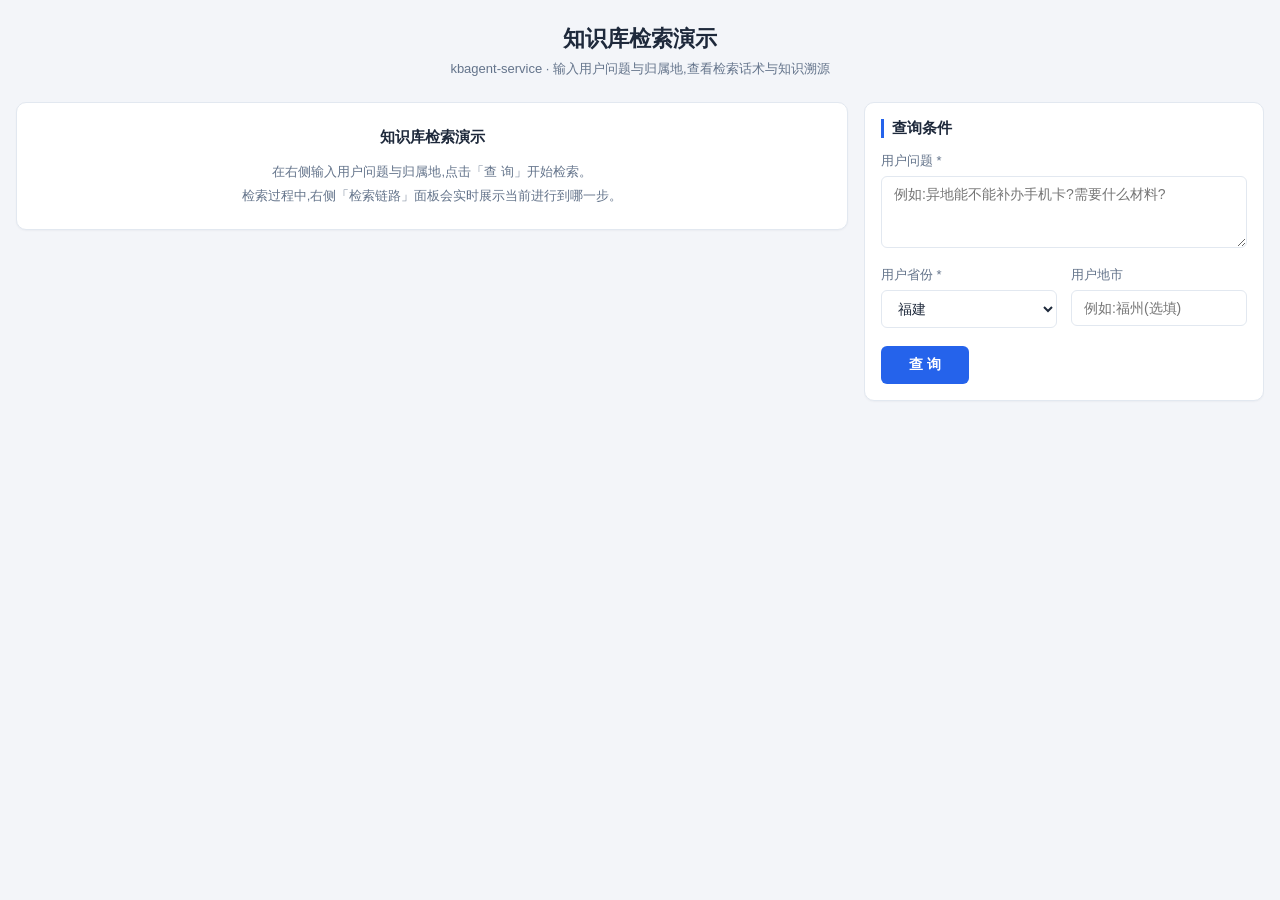
==== commit 34d114d7: "answer输出精简重构:话术+相关度文档+原文,前端检索链路实时展示移入右侧栏 - 答案契约重构:object 只留 script/handlingSuggestion/usability/sour" ====
--- a/universal-agent/services/kbagent_service/static/index.html
+++ b/universal-agent/services/kbagent_service/static/index.html
@@ -31,10 +31,28 @@
     background: var(--bg); color: var(--text);
     min-height: 100vh; padding: 24px 16px 48px;
   }
-  .container { max-width: 920px; margin: 0 auto; }
+  .container { max-width: 1360px; margin: 0 auto; }
   header { text-align: center; margin-bottom: 24px; }
   header h1 { font-size: 22px; font-weight: 600; }
   header p { color: var(--muted); font-size: 13px; margin-top: 6px; }
+
+  /* ── 两栏布局:主区(检索内容) + 右侧栏(检索框/检索链路/时间线,附属信息) ── */
+  .layout { display: flex; gap: 16px; align-items: flex-start; }
+  .main-col { flex: 1; min-width: 0; }
+  .side-col {
+    width: 400px; flex: none;
+    position: sticky; top: 16px;
+    max-height: calc(100vh - 40px); overflow-y: auto;
+  }
+  .side-col .card { padding: 16px; }
+  /* 侧栏较窄:chips 允许换行,避免关键信息被省略号截断 */
+  .side-col .chip { white-space: normal; }
+  .empty-state { text-align: center; color: var(--muted); padding: 56px 24px; line-height: 1.9; font-size: 13px; }
+  .empty-state b { display: block; font-size: 15px; color: var(--text); margin-bottom: 8px; }
+  @media (max-width: 1100px) {
+    .layout { flex-direction: column-reverse; }   /* 窄屏:检索框在上、结果在下 */
+    .side-col { width: 100%; position: static; max-height: none; }
+  }
 
   .card {
     background: var(--card); border: 1px solid var(--border);
@@ -115,22 +133,6 @@
     border-radius: 5px; cursor: pointer;
   }
   .copy-btn:hover { background: var(--primary); color: #fff; }
-  .caveats {
-    margin-bottom: 12px; padding: 10px 14px; font-size: 13px;
-    background: var(--warn-bg); border-radius: 6px; color: var(--warn-text);
-  }
-  .caveats ul { margin: 4px 0 0 18px; }
-
-  table.elements { width: 100%; border-collapse: collapse; font-size: 14px; }
-  table.elements th, table.elements td {
-    text-align: left; padding: 9px 12px; border-bottom: 1px solid var(--border);
-    vertical-align: top; line-height: 1.6;
-  }
-  table.elements th {
-    width: 90px; color: var(--muted); font-weight: 500;
-    background: #f8fafc; white-space: nowrap;
-  }
-  table.elements tr:last-child th, table.elements tr:last-child td { border-bottom: none; }
 
   .answer-block { margin-bottom: 14px; }
   .answer-block h3 { font-size: 13px; color: var(--muted); margin-bottom: 6px; }
@@ -182,6 +184,13 @@
   }
   .badge.used { background: var(--ok-bg); border: 1px solid var(--ok-border); color: var(--ok-text); }
   .badge.unused { background: #f1f5f9; border: 1px solid var(--border); color: var(--muted); }
+  .rel-badge {
+    font-size: 11px; font-weight: 700; padding: 2px 10px; border-radius: 10px;
+    white-space: nowrap; border: 1px solid transparent;
+  }
+  .rel-high { background: var(--ok-bg); border-color: var(--ok-border); color: var(--ok-text); }
+  .rel-mid  { background: var(--warn-bg); border-color: var(--warn-border); color: var(--warn-text); }
+  .rel-low  { background: #f1f5f9; border-color: var(--border); color: var(--muted); }
   .doc-body { padding: 4px 16px 14px; }
 
   .chunk { padding-top: 12px; }
@@ -236,6 +245,58 @@
   .source-snippet mark.q { background: #dbeafe; border-bottom-color: #60a5fa; }
   .legend mark.q { background: #dbeafe; border-bottom-color: #60a5fa; }
   .source-chunk { margin-top: 8px; font-size: 11px; color: #94a3b8; font-family: Consolas, monospace; }
+
+  /* ── 检索链路 · 核心流程(阶段流程图,数据来自全链路 trace) ── */
+  .pipeline { position: relative; margin-top: 6px; }
+  .pipe-stage { display: flex; gap: 12px; position: relative; padding-bottom: 18px; }
+  .pipe-stage:last-child { padding-bottom: 2px; }
+  .pipe-stage::before {
+    content: ""; position: absolute; left: 13px; top: 30px; bottom: 0;
+    width: 2px; background: var(--border);
+  }
+  .pipe-stage:last-child::before { display: none; }
+  .pipe-node {
+    flex: none; width: 28px; height: 28px; border-radius: 50%;
+    color: #fff; font-size: 13px; font-weight: 700; z-index: 1;
+    display: flex; align-items: center; justify-content: center;
+  }
+  .pipe-main { flex: 1; min-width: 0; }
+  .pipe-name { font-size: 14px; font-weight: 600; line-height: 28px; }
+  .pipe-state { font-size: 11px; font-weight: 500; margin-left: 8px; }
+  .pipe-desc { font-size: 12px; color: var(--muted); line-height: 1.7; margin-top: 2px; }
+  .pipe-chips { display: flex; flex-wrap: wrap; gap: 6px; margin-top: 8px; }
+  .chip {
+    font-size: 11px; padding: 3px 10px; border-radius: 12px;
+    background: #f1f5f9; border: 1px solid var(--border); color: #334155;
+    max-width: 100%; overflow: hidden; text-overflow: ellipsis; white-space: nowrap;
+  }
+  .chip b { font-weight: 700; }
+  .chip.ok   { background: var(--ok-bg);   border-color: #a7f3d0; color: var(--ok-text); }
+  .chip.warn { background: var(--warn-bg); border-color: #fde68a; color: var(--warn-text); }
+  .chip.bad  { background: var(--bad-bg);  border-color: #fecaca; color: var(--bad-text); }
+  .chip.info { background: #eff6ff; border-color: #bfdbfe; color: #1d4ed8; }
+  .pipe-stage.skipped .pipe-node { background: #cbd5e1 !important; }
+  .pipe-stage.skipped .pipe-name,
+  .pipe-stage.skipped .pipe-desc { color: #94a3b8; }
+  /* 流式检索时"当前进行到的阶段":节点脉冲呼吸 */
+  .pipe-stage.running .pipe-node { animation: pipe-pulse 1.1s ease-in-out infinite; }
+  @keyframes pipe-pulse {
+    0%, 100% { box-shadow: 0 0 0 3px rgba(37, 99, 235, .35); }
+    50%      { box-shadow: 0 0 0 9px rgba(37, 99, 235, .08); }
+  }
+  .pipe-state.run { color: var(--primary); font-weight: 600; }
+  details.pipe-detail { margin-top: 8px; }
+  details.pipe-detail summary { font-size: 12px; color: var(--primary); cursor: pointer; user-select: none; }
+  .pipe-detail-body {
+    margin-top: 6px; background: #f8fafc; border: 1px solid var(--border);
+    border-radius: 6px; padding: 8px 12px; font-size: 12px; line-height: 1.8;
+    color: #334155; max-height: 280px; overflow-y: auto;
+  }
+  .pipe-detail-body .row-line { border-bottom: 1px dashed var(--border); padding: 3px 0; word-break: break-all; }
+  .pipe-detail-body .row-line:last-child { border-bottom: none; }
+  .pipe-detail-body .sub-title { font-weight: 600; color: var(--muted); margin-top: 6px; }
+  .anchor-ok { color: var(--ok-text); font-weight: 600; }
+  .anchor-bad { color: var(--bad-text); font-weight: 600; }
 
   /* ── Agent 执行过程时间线 ── */
   .trace-timeline { padding: 2px 0; }
@@ -291,103 +352,100 @@
     <p>kbagent-service · 输入用户问题与归属地,查看检索话术与知识溯源</p>
   </header>
 
-  <!-- 输入区 -->
-  <div class="card">
-    <h2>查询条件</h2>
-    <label for="question">用户问题 *</label>
-    <textarea id="question" placeholder="例如:异地能不能补办手机卡?需要什么材料?"></textarea>
-    <div class="row">
-      <div>
-        <label for="province">用户省份 *</label>
-        <select id="province"></select>
+  <div class="layout">
+    <!-- 主区:检索内容(重要信息靠前:概览 → 结论 → 话术 → 要素 → 溯源) -->
+    <div class="main-col">
+      <div class="card empty-state" id="welcomeCard">
+        <b>知识库检索演示</b>
+        在右侧输入用户问题与归属地,点击「查 询」开始检索。<br>
+        检索过程中,右侧「检索链路」面板会实时展示当前进行到哪一步。
       </div>
-      <div>
-        <label for="city">用户地市</label>
-        <input type="text" id="city" placeholder="例如:福州(选填)">
+      <div class="card" id="searchingCard" style="display:none">
+        <div class="empty-tip">检索中,链路实时进度见右侧「检索链路 · 核心流程」面板…</div>
       </div>
-    </div>
-    <div class="actions">
-      <button id="submitBtn" onclick="doQuery()">查 询</button>
-      <span class="loading" id="loading"><span class="spinner"></span>检索中,请耐心等待(最长约 2 分钟)...</span>
-    </div>
-  </div>
-
-  <!-- 结果区(重要信息靠前:概览 → 结论 → 话术 → 要素 → 溯源) -->
-  <div id="results">
+
+      <!-- 结果区 -->
+      <div id="results">
     <div id="bannerBox"></div>
     <div id="uncoveredBox"></div>
 
     <div class="card" id="statsCard">
       <div class="stats">
-        <div class="stat"><b id="statDocs">-</b><span>检索到文档</span></div>
-        <div class="stat"><b id="statChunks">-</b><span>引用片段</span></div>
-        <div class="stat"><b id="statUsed" class="accent">-</b><span>片段直接支撑答案</span></div>
+        <div class="stat"><b id="statDocs">-</b><span>引用文档</span></div>
+        <div class="stat"><b id="statTopRel" class="accent">-</b><span>最高相关度</span></div>
         <div class="stat"><b id="statElapsed">-</b><span>端到端耗时</span></div>
       </div>
     </div>
 
-    <div class="card" id="conclusionCard">
-      <h2>一句话结论</h2>
-      <div class="conclusion" id="directConclusion"></div>
-    </div>
-
     <div class="card" id="scriptCard">
-      <h2>坐席话术(可直接念给用户)
+      <h2>坐席应答
         <button class="copy-btn" id="copyScriptBtn" onclick="copyScript(this)">复制话术</button>
       </h2>
-      <div class="caveats" id="caveatsBox" style="display:none"></div>
       <div class="script-text" id="scriptText"></div>
+      <div class="answer-block" id="suggBox" style="display:none">
+        <h3>办理建议</h3>
+        <div class="content" id="handlingSuggestion"></div>
+      </div>
     </div>
 
-    <div class="card" id="elementsCard">
-      <h2>办理要素</h2>
-      <table class="elements" id="keyElements"></table>
-    </div>
-
     <div class="card" id="sourcesCard">
-      <h2>知识来源 <span class="hint" id="sourceCount"></span></h2>
+      <h2>引用文档 <span class="hint" id="sourceCount"></span></h2>
       <div class="legend">
-        <span>每篇文档将 <b>⭐ 最能回答问题的片段</b> 置顶,点击「查看整篇文档」可展开全文对照。</span>
-        <mark>黄色</mark><span>= 被答案 / 话术直接引用</span>
+        <span>文档按 <b>相关度降序</b> 排列(最相关 = 100%),每篇将 <b>⭐ 最能回答问题的关键片段</b> 置顶,点击「查看整篇文档」可展开全文对照。</span>
+        <mark>黄色</mark><span>= 被话术直接引用</span>
         <mark class="q">蓝色</mark><span>= 命中用户问题关键词</span>
       </div>
       <div id="sourceList"></div>
     </div>
 
-    <div class="card" id="traceCard">
-      <details id="traceDetails" open>
-        <summary style="font-size:15px;font-weight:600;color:var(--text);">
-          Agent 检索处理过程 <span class="hint" id="traceCount"></span>
-        </summary>
-        <div class="legend" style="margin:10px 0 6px;">
-          <span>智能体内部执行时间线:主流程 → 缓存判定 → 检索 → 知识处理 → 答案生成/锚定校验;点击事件可展开完整 payload</span>
-        </div>
-        <div class="trace-timeline" id="traceTimeline"></div>
-      </details>
-    </div>
-
-    <div class="card">
-      <details>
-        <summary>业务说明 / 办理建议 / 完整答案文本(兼容视图)</summary>
-        <div class="answer-block" style="margin-top:12px">
-          <h3>业务说明</h3>
-          <div class="content" id="bizExplanation"></div>
-        </div>
-        <div class="answer-block">
-          <h3>办理建议</h3>
-          <div class="content" id="handlingSuggestion"></div>
-        </div>
-        <div class="answer-block">
-          <h3>完整答案文本</h3>
-          <div class="content" id="renderedText"></div>
-        </div>
-      </details>
-    </div>
-
     <div class="card">
       <div class="meta" id="metaInfo"></div>
     </div>
-  </div>
+      </div><!-- /#results -->
+    </div><!-- /.main-col -->
+
+    <!-- 右侧栏(附属信息):检索框 + 检索链路实时进度 + 原始事件时间线 -->
+    <aside class="side-col">
+      <div class="card">
+        <h2>查询条件</h2>
+        <label for="question">用户问题 *</label>
+        <textarea id="question" placeholder="例如:异地能不能补办手机卡?需要什么材料?"></textarea>
+        <div class="row">
+          <div>
+            <label for="province">用户省份 *</label>
+            <select id="province"></select>
+          </div>
+          <div>
+            <label for="city">用户地市</label>
+            <input type="text" id="city" placeholder="例如:福州(选填)">
+          </div>
+        </div>
+        <div class="actions">
+          <button id="submitBtn" onclick="doQuery()">查 询</button>
+          <span class="loading" id="loading"><span class="spinner"></span><span id="loadingText">检索中,请耐心等待(最长约 2 分钟)...</span></span>
+        </div>
+      </div>
+
+      <div class="card" id="pipelineCard" style="display:none">
+        <h2>检索链路 · 核心流程
+          <span class="hint">(本次是怎么检索的 — 数据来自全链路 trace,执行时实时点亮)</span>
+        </h2>
+        <div class="pipeline" id="pipelineFlow"></div>
+      </div>
+
+      <div class="card" id="traceCard" style="display:none">
+        <details id="traceDetails" open>
+          <summary style="font-size:15px;font-weight:600;color:var(--text);">
+            Agent 检索处理过程 <span class="hint" id="traceCount"></span>
+          </summary>
+          <div class="legend" style="margin:10px 0 6px;">
+            <span>智能体内部执行时间线:主流程 → 缓存判定 → 检索 → 知识处理 → 答案生成/锚定校验;点击事件可展开完整 payload</span>
+          </div>
+          <div class="trace-timeline" id="traceTimeline"></div>
+        </details>
+      </div>
+    </aside>
+  </div><!-- /.layout -->
 </div>
 
 <script>
@@ -409,6 +467,8 @@
 
 // 最近一次查询的用户问题(渲染时用于关键词命中分析)
 var lastQuestion = "";
+// 最近一次查询选择的省份编码(流式渲染链路图时 trace 尚未带 region 用)
+var lastRegion = "";
 
 var PROVINCES = [
   "000(全国)", "北京", "天津", "河北", "山西", "内蒙古",
@@ -449,41 +509,45 @@
     .catch(function () { /* 保持默认 */ });
 })();
 
-// ── 查询 ──────────────────────────────────────────────────────────────
-function doQuery() {
-  var question = document.getElementById("question").value.trim();
-  var province = document.getElementById("province").value;
-  var city = document.getElementById("city").value.trim();
-
-  if (!question) {
-    showBanner("err", "请输入用户问题");
-    hideSections();
-    return;
-  }
-  lastQuestion = question;   // 渲染时据此定位"最能回答问题的片段"
-
-  var btn = document.getElementById("submitBtn");
-  btn.disabled = true;
-  document.getElementById("loading").classList.add("show");
-  document.getElementById("results").style.display = "none";
-
-  var body = {
-    params: {
-      appId: "kb-frontend-demo",
-      requestId: uid("req"),
-      sessionId: uid("sess"),
-      userInfo: {
-        phone: "frontend-demo",       // 契约必填,演示页固定占位
-        province: province,
-        location: city || null        // 地市透传
-      },
-      extInfo: {},
-      conversations: [{ role: 1, content: question }]
-    }
-  };
-
-  var startAt = Date.now();
-  fetch(basePath + "/retrieve", {
+// ── 查询(流式:链路图实时点亮,最终帧到达后渲染完整结果) ─────────────
+var liveEvents = [];   // 流式期间已收到的 trace 事件(与后端帧同构)
+var gotFinal = false;  // 是否已收到 {"type":"final"} 结果帧
+
+function resetLoadingText() {
+  var el = document.getElementById("loadingText");
+  if (el) el.textContent = "检索中,请耐心等待(最长约 2 分钟)...";
+}
+
+// 加载文案跟随流式进度:当前进行到哪个阶段
+function setLoadingStage(stage) {
+  var el = document.getElementById("loadingText");
+  if (!el) return;
+  var norm = String(stage || "")
+    .replace(/^retrieval\..*/, "retrieval")
+    .replace(/^processing\..*/, "processing");
+  var meta = STAGE_META[norm];
+  el.textContent = meta
+    ? "检索中 · 当前进行到:" + meta.label + "(最长约 2 分钟)..."
+    : "检索中,请耐心等待(最长约 2 分钟)...";
+}
+
+function handleStreamMsg(msg) {
+  if (!msg) return;
+  if (msg.type === "trace") {
+    liveEvents.push({ ts_ms: msg.ts_ms, stage: msg.stage,
+                      event: msg.event, payload: msg.payload });
+    renderPipeline(liveEvents, null, { live: true });
+    renderTrace(liveEvents);
+    setLoadingStage(msg.stage);
+  } else if (msg.type === "final") {
+    gotFinal = true;
+    render(msg.response);
+  }
+}
+
+// 普通(非流式)/retrieve 请求:老后端兜底通道
+function plainRetrieve(body, startAt) {
+  return fetch(basePath + "/retrieve", {
     method: "POST",
     headers: { "Content-Type": "application/json" },
     body: JSON.stringify(body)
@@ -500,41 +564,141 @@
       }
       return resp.json();
     })
-    .then(render)
+    .then(render);
+}
+
+// 流式 /retrieve/stream:SSE 帧 {"type":"trace",...}* + {"type":"final",...}
+function streamRetrieve(body, btn, startAt) {
+  return fetch(basePath + "/retrieve/stream", {
+    method: "POST",
+    headers: { "Content-Type": "application/json" },
+    body: JSON.stringify(body)
+  })
+    .then(function (resp) {
+      var ct = (resp.headers.get && resp.headers.get("Content-Type")) || "";
+      if (!resp.ok || ct.indexOf("event-stream") < 0 ||
+          !resp.body || !resp.body.getReader) {
+        // 非 SSE:老服务把 JSON 信封直接返回,或网关报错
+        return resp.text().then(function (t) {
+          if (resp.ok && ct.indexOf("json") >= 0) {
+            gotFinal = true;
+            render(JSON.parse(t));
+            return;
+          }
+          var waited = ((Date.now() - startAt) / 1000).toFixed(1);
+          throw new Error("HTTP " + resp.status +
+                          "(等待 " + waited + "s) 响应体: " +
+                          (t || "(空)").slice(0, 300));
+        });
+      }
+      var reader = resp.body.getReader();
+      var decoder = new TextDecoder("utf-8");
+      var buf = "";
+      function pump() {
+        return reader.read().then(function (r) {
+          if (r.done) return;
+          buf += decoder.decode(r.value, { stream: true });
+          var frames = buf.split("\n\n");   // SSE 帧以空行分隔
+          buf = frames.pop();               // 末尾可能是不完整帧,留到下轮
+          frames.forEach(function (f) {
+            f.split("\n").forEach(function (line) {
+              if (line.indexOf("data:") !== 0) return;
+              var msg = null;
+              try { msg = JSON.parse(line.slice(5).trim()); }
+              catch (e) { return; }         // 坏帧跳过,不中断流
+              handleStreamMsg(msg);
+            });
+          });
+          return pump();
+        });
+      }
+      return pump();
+    })
     .catch(function (e) {
-      showBanner("err", "请求失败:" + esc(e.message),
-                 "请确认服务已启动、网络可达;检索端到端超时为 120 秒。");
-      hideSections();
+      if (gotFinal) return;                 // 结果已渲染,仅是流关闭异常
+      // 流式通道不可用(未部署/网关不支持/中途断开)→ 回退普通接口
+      return plainRetrieve(body, startAt).catch(function (e2) {
+        var detail = liveEvents.length
+          ? "已收到 " + liveEvents.length + " 条链路事件但未等到最终结果;" +
+            "回退普通接口也失败:" + esc(e2.message)
+          : "请确认服务已启动、网络可达;检索端到端超时为 120 秒。" +
+            (String(e.message).indexOf("HTTP 404") >= 0
+              ? "(流式接口 404,普通接口亦不可用)" : "");
+        showBanner("err", "请求失败:" + esc(e2.message || e.message), detail);
+        hideSections();
+      });
     })
     .finally(function () {
       btn.disabled = false;
       document.getElementById("loading").classList.remove("show");
+      resetLoadingText();
     });
+}
+
+function doQuery() {
+  var question = document.getElementById("question").value.trim();
+  var province = document.getElementById("province").value;
+  var city = document.getElementById("city").value.trim();
+
+  if (!question) {
+    showBanner("err", "请输入用户问题");
+    hideSections();
+    return;
+  }
+  lastQuestion = question;   // 渲染时据此定位"最能回答问题的片段"
+  lastRegion = province;     // 链路图阶段①在 run.start 帧到达前先显示
+
+  var btn = document.getElementById("submitBtn");
+  btn.disabled = true;
+  document.getElementById("loading").classList.add("show");
+  resetLoadingText();
+
+  var body = {
+    params: {
+      appId: "kb-frontend-demo",
+      requestId: uid("req"),
+      sessionId: uid("sess"),
+      userInfo: {
+        phone: "frontend-demo",       // 契约必填,演示页固定占位
+        province: province,
+        location: city || null        // 地市透传
+      },
+      extInfo: {},
+      conversations: [{ role: 1, content: question }]
+    }
+  };
+
+  // 流式期间:主区显示"检索中"占位,检索内容等 final 帧到达后由 render()
+  // 一次性渲染;右侧栏链路图/时间线随 trace 帧实时点亮(自行管理显隐)
+  liveEvents = [];
+  gotFinal = false;
+  document.getElementById("welcomeCard").style.display = "none";
+  document.getElementById("searchingCard").style.display = "";
+  document.getElementById("results").style.display = "none";
+  setCardsVisible(false);
+  document.getElementById("bannerBox").innerHTML = "";
+  document.getElementById("uncoveredBox").innerHTML = "";
+  renderPipeline([], null, { live: true });
+  renderTrace(null);
+
+  return streamRetrieve(body, btn, Date.now());
 }
 
 // ══════════════════════════════════════════════════════════════════════
 // 片段 ↔ 答案 比对(纯前端,无需后端改动)
 //
-// 思路:后端返回的 sources[].snippet 是整篇文档原文,没有"哪几句
-// 被引用/最能回答问题"的标注。这里把答案全文(directConclusion/
-// script/keyElements/...)拼成语料,对文档逐句求"最长公共子串"
-// (忽略标点/空白),达到阈值即认为该句被答案引用;再结合用户问题
-// 的关键词命中,由 pickKeyFragment() 从整篇文档中挑出"最能直接
+// 思路:后端 sources[].content 是整篇文档原文,并已给出 relevance(相关度)
+// 与 keyFragment(模型逐字定位的关键片段)。前端优先直接采用 keyFragment;
+// 缺失时兜底:把话术(script/handlingSuggestion)拼成语料,对文档逐句求
+// "最长公共子串"(忽略标点/空白),达到阈值即认为该句被话术引用;再结合
+// 用户问题的关键词命中,由 pickKeyFragment() 从整篇文档中挑出"最能直接
 // 回答用户问题"的连续片段置顶展示,整篇原文折叠在下方可展开对照。
 // ══════════════════════════════════════════════════════════════════════
 
-// 答案语料:所有会呈现给坐席的答案侧文本
+// 答案语料:所有会呈现给坐席的答案侧文本(话术 + 办理建议)
 function buildAnswerCorpus(obj) {
   var parts = [];
-  if (obj.directConclusion) parts.push(obj.directConclusion);
   if (obj.script) parts.push(obj.script);
-  if (obj.keyElements) {
-    Object.keys(obj.keyElements).forEach(function (k) {
-      if (obj.keyElements[k]) parts.push(String(obj.keyElements[k]));
-    });
-  }
-  if (obj.caveats && obj.caveats.length) parts.push(obj.caveats.join(" "));
-  if (obj.businessExplanation) parts.push(obj.businessExplanation);
   if (obj.handlingSuggestion) parts.push(obj.handlingSuggestion);
   return parts.join("\n");
 }
@@ -750,14 +914,14 @@
   return { ranges: mergeRanges(ranges), quotes: dedupeQuotes(quotes) };
 }
 
-// 按 docTitle 分组;最能回答问题的文档排前面(重要信息靠前)
+// 按 docTitle 分组;后端相关度(relevance)最高的文档排前面(重要信息靠前)
 function groupByDoc(analyzed) {
   var order = [], map = {};
   analyzed.forEach(function (a) {
     var key = a.docTitle || "(无标题文档)";
     if (!map[key]) {
       map[key] = {
-        title: key, chunks: [], usedCount: 0, bestScore: 0,
+        title: key, chunks: [], usedCount: 0, bestScore: 0, bestRel: 0,
         updatedAt: a.updatedAt, stale: !!a.stale, _order: order.length
       };
       order.push(map[key]);
@@ -766,6 +930,7 @@
     g.chunks.push(a);
     if (a.used) g.usedCount++;
     if ((a.kfScore || 0) > g.bestScore) g.bestScore = a.kfScore || 0;
+    if ((a.relevance || 0) > g.bestRel) g.bestRel = a.relevance || 0;
     if (a.updatedAt && (!g.updatedAt || a.updatedAt > g.updatedAt)) g.updatedAt = a.updatedAt;
     if (a.stale) g.stale = true;
   });
@@ -779,11 +944,20 @@
     });
   });
   order.sort(function (x, y) {
+    if (y.bestRel !== x.bestRel) return y.bestRel - x.bestRel;   // 后端相关度优先
     if (y.usedCount !== x.usedCount) return y.usedCount - x.usedCount;
     if (y.bestScore !== x.bestScore) return y.bestScore - x.bestScore;
     return x._order - y._order;
   });
   return order;
+}
+
+// 相关度徽章:≥80 绿 / 40-79 黄 / <40 灰;0(未知)不渲染
+function relBadge(rel) {
+  rel = rel || 0;
+  if (rel <= 0) return "";
+  var cls = rel >= 80 ? "rel-high" : (rel >= 40 ? "rel-mid" : "rel-low");
+  return '<span class="rel-badge ' + cls + '">相关度 ' + rel + '%</span>';
 }
 
 // ══════════════════════════════════════════════════════════════════════
@@ -854,8 +1028,349 @@
   }).join("");
 }
 
+// ══════════════════════════════════════════════════════════════════════
+// 检索链路 · 核心流程(object.processTrace → 阶段流程图)
+// 把全链路 trace 事件归纳成 6 个阶段:问题 → 缓存 → 检索召回 →
+// 知识处理 → 答案生成/锚定校验 → 完成/降级。每个阶段展示"怎么做的"
+// 静态说明 + 本次执行的实时数据 chips + 可展开明细(召回标题/得分、
+// 逐句锚定结果等);未执行的阶段灰显。
+// ══════════════════════════════════════════════════════════════════════
+
+var PIPE_STAGES = [
+  { key: "query", no: "1", color: "#64748b", name: "用户问题",
+    desc: "接收用户问题与归属地(省份/地市),问题归一化后进入链路" },
+  { key: "cache", no: "2", color: "#8b5cf6", name: "缓存快速通道",
+    desc: "查高频问题缓存:命中则直接返回已校验的缓存答案,不再走检索与生成" },
+  { key: "retrieval", no: "3", color: "#2563eb", name: "检索子智能体 · 混合召回",
+    desc: "生产一体化流水线:槽位提取 → 知识主索引召回 → 原子表拼接;混合检索模式:BM25 关键词 + 向量双路召回 → RRF 融合排序去重" },
+  { key: "processing", no: "4", color: "#d97706", name: "知识处理子智能体 · 固定流水线",
+    desc: "规范化 → 适用性过滤 → 结构化清洗(Markdown)→ 两阶段重排,从全部候选中精选 Top3 知识" },
+  { key: "answer", no: "5", color: "#059669", name: "答案子智能体 · 生成与锚定校验",
+    desc: "逐篇文档定位证据片段 → 素材精选 → LLM 组织坐席话术 → 逐句锚定校验(每句必须有原文依据,硬事实校验不过直接删除)" },
+  { key: "finalize", no: "6", color: "#0f766e", name: "完成 / 降级兜底",
+    desc: "正常完成:统计端到端耗时并返回;任一环节异常/超时:降级为原始问题单轮关键词召回,返回原文供人工核实" }
+];
+
+// 把 trace 事件流解析成阶段模型
+function buildPipelineModel(events) {
+  var m = {
+    query: "", region: "",
+    cache: "",                       // "hit" | "miss" | ""(未记录)
+    rounds: [],                      // 每轮召回:{round, channel, region, titles, scores, dsl}
+    retrievalFallback: "",           // 一体化流水线失败原因(触发关键词兜底)
+    retrievalDone: null,             // 检索完成输出条数
+    proc: {},                        // analyze / filter / build_markdown / rerank 的 payload
+    procSteps: [],                   // 已完成的编排步骤名
+    adapted: null,                   // Top3 适配输出条数
+    locate: [],                      // 逐篇证据片段定位结果(含相关度)
+    materials: null,                 // 答案素材 chunk_ids
+    consistency: null,               // 批量话术一致性校验结果 {consistent, issues}
+    finalizeMs: null,
+    degrade: null                    // {error, reason, hit_count}
+  };
+  (events || []).forEach(function (e) {
+    var st = e.stage || "", ev = e.event || "", p = e.payload || {};
+    var rm = st.match(/^retrieval\.round(\d+)$/);
+    if (st === "run" && ev === "start") {
+      m.query = p.query || ""; m.region = p.region_code || "";
+    } else if (st === "cache") {
+      m.cache = ev;
+    } else if (rm && ev === "recall") {
+      m.rounds.push({
+        round: rm[1],
+        channel: p.channel || (p.dsl ? "hybrid" : "intergrate_all"),
+        region: p.region_code || "",
+        titles: p.titles || [], scores: p.scores || [], dsl: p.dsl || null
+      });
+    } else if (st === "retrieval" && ev === "intergrate_all_fallback") {
+      m.retrievalFallback = p.reason || "";
+    } else if (st === "retrieval" && ev === "done") {
+      m.retrievalDone = p.count;
+    } else if (st === "processing.knowledge" || st === "processing") {
+      if (ev === "orchestrator_step") m.procSteps.push(p.step || "");
+      else if (ev === "processed_chunks_adapted") m.adapted = p.count;
+      else if (!m.proc[ev]) m.proc[ev] = p;
+    } else if (st === "answer" && ev === "locate_fragments") {
+      m.locate.push(p);
+    } else if (st === "answer" && ev === "materials") {
+      m.materials = p.chunk_ids || [];
+    } else if (st === "answer" && ev === "consistency_check") {
+      m.consistency = p;
+    } else if (st === "finalize" && ev === "done") {
+      m.finalizeMs = p.elapsed_ms;
+    } else if (st === "degrade") {
+      m.degrade = m.degrade || {};
+      if (ev === "triggered") m.degrade.error = p.error || "";
+      if (ev === "done") { m.degrade.reason = p.reason || ""; m.degrade.hit_count = p.hit_count; }
+    }
+  });
+  return m;
+}
+
+function chip(cls, html) { return '<span class="chip ' + cls + '">' + html + "</span>"; }
+
+function fmtScore(s) {
+  var n = Number(s);
+  return isFinite(n) ? (Math.abs(n) >= 100 ? n.toFixed(0) : n.toFixed(2)) : String(s);
+}
+
+// 单个阶段节点 HTML;opt = {state, note, chips[], detail}
+// state: done 已执行 | running ◐进行中(流式) | pending ○等待中 |
+//        skipped ○未执行 | bad ●降级兜底
+function pipeStageHtml(cfg, opt) {
+  var st = opt.state || "done";
+  var stateHtml;
+  if (st === "bad")
+    stateHtml = '<span class="pipe-state" style="color:var(--bad-text)">● 降级兜底</span>';
+  else if (st === "running")
+    stateHtml = '<span class="pipe-state run">◐ 进行中…</span>';
+  else if (st === "pending")
+    stateHtml = '<span class="pipe-state" style="color:#94a3b8">○ 等待中</span>';
+  else if (st === "skipped")
+    stateHtml = '<span class="pipe-state" style="color:#94a3b8">○ ' +
+                esc(opt.note || "未执行") + "</span>";
+  else
+    stateHtml = '<span class="pipe-state" style="color:var(--ok-text)">● 已执行</span>';
+  var dim = (st === "skipped" || st === "pending") ? " skipped" : "";
+  var detail = opt.detail
+    ? '<details class="pipe-detail"><summary>展开明细</summary>' +
+      '<div class="pipe-detail-body">' + opt.detail + "</div></details>"
+    : "";
+  return '<div class="pipe-stage' + dim + (st === "running" ? " running" : "") + '">' +
+    '<span class="pipe-node" style="background:' +
+      (st === "bad" ? "#dc2626" : cfg.color) + '">' + cfg.no + "</span>" +
+    '<div class="pipe-main">' +
+      '<div class="pipe-name">' + esc(cfg.name) + stateHtml + "</div>" +
+      '<div class="pipe-desc">' + esc(cfg.desc) + "</div>" +
+      (opt.chips && opt.chips.length
+        ? '<div class="pipe-chips">' + opt.chips.join("") + "</div>" : "") +
+      detail +
+    "</div>" +
+  "</div>";
+}
+
+var PIPE_ORDER = {};
+PIPE_STAGES.forEach(function (s, i) { PIPE_ORDER[s.key] = i; });
+
+// trace 事件 stage → 链路图阶段 key(retrieval.roundN → retrieval 等)
+function stageKeyOf(e) {
+  var st = (e && e.stage) || "";
+  if (st === "run") return "query";
+  if (st === "cache") return "cache";
+  if (st.indexOf("retrieval") === 0) return "retrieval";
+  if (st.indexOf("processing") === 0) return "processing";
+  if (st === "answer") return "answer";
+  if (st === "finalize" || st === "degrade") return "finalize";
+  return "";
+}
+
+// 流式模式下"当前进行到哪个阶段":取末条事件的 stage,并对"阶段完成类
+// 事件"前推一步(如 cache.miss 后实际已在检索),让进行中指示更贴近真实
+function computeLiveKey(events, m) {
+  if (!events || !events.length) return "query";
+  var k = stageKeyOf(events[events.length - 1]);
+  if (k === "cache" && m.cache === "miss") return "retrieval";
+  if (k === "cache" && m.cache === "hit") return "finalize";
+  if (k === "retrieval" && m.retrievalDone != null) return "processing";
+  if (k === "processing" && m.adapted != null) return "answer";
+  return k;
+}
+
+// 链路图渲染。opts={live:true} 为流式进行中:末条事件所在阶段显示
+// "◐ 进行中",其前阶段"● 已执行/○ 未执行",其后阶段"○ 等待中";
+// live=false(最终帧到达)退回完整静态视图。
+function renderPipeline(events, obj, opts) {
+  var live = !!(opts && opts.live);
+  var card = document.getElementById("pipelineCard");
+  if ((!events || !events.length) && !live) { card.style.display = "none"; return; }
+  card.style.display = "";
+  var m = buildPipelineModel(events || []);
+  var byKey = {};
+  PIPE_STAGES.forEach(function (s) { byKey[s.key] = s; });
+  var cacheHit = m.cache === "hit";
+  var degraded = !!m.degrade;
+  var liveKey = live ? computeLiveKey(events, m) : "";
+  var li = liveKey !== "" ? PIPE_ORDER[liveKey] : -1;
+  var skipNote = cacheHit ? "缓存命中,已跳过"
+               : (degraded ? "链路降级,未执行" : "未执行");
+  var content = {};   // key → {hasData, chips[], detail}
+
+  // ── ① 用户问题 ──
+  content.query = {
+    hasData: !!(m.query || lastQuestion),
+    chips: [
+      chip("info", "问题:<b>" + esc(m.query || lastQuestion || "(未知)") + "</b>"),
+      chip("info", "归属地:<b>" + esc(m.region || lastRegion || "000(全国)") + "</b>")
+    ],
+    detail: ""
+  };
+
+  // ── ② 缓存快速通道 ──
+  var cacheChips = [];
+  if (cacheHit) cacheChips.push(chip("ok", "✓ 命中高频缓存 → 直接返回缓存答案"));
+  else if (m.cache === "miss") cacheChips.push(chip("", "未命中 → 进入完整检索链路"));
+  content.cache = { hasData: !!m.cache, chips: cacheChips, detail: "" };
+
+  // ── ③ 检索子智能体 ──
+  var rChips = [], rDetail = "";
+  m.rounds.forEach(function (r) {
+    rChips.push(chip("info", "第 " + esc(r.round) + " 轮召回:" +
+      (r.channel === "intergrate_all"
+        ? "一体化流水线 intergrate_all"
+        : "混合召回(BM25 关键词 + 向量 + RRF 融合)")));
+    rChips.push(chip("", "召回候选 <b>" + r.titles.length + "</b> 条" +
+      (r.region ? " · 区域 " + esc(r.region) : "")));
+    rDetail += '<div class="sub-title">第 ' + esc(r.round) + " 轮 · 召回 " +
+      r.titles.length + ' 条(标题 / 得分):</div>';
+    rDetail += r.titles.slice(0, 10).map(function (t, i) {
+      return '<div class="row-line">' + (i + 1) + ". 《" + esc(t) + "》" +
+        (r.scores[i] != null ? " · 得分 " + esc(fmtScore(r.scores[i])) : "") + "</div>";
+    }).join("");
+    if (r.titles.length > 10)
+      rDetail += '<div class="row-line">… 其余 ' + (r.titles.length - 10) + " 条见原始事件</div>";
+    if (r.dsl)
+      rDetail += '<div class="sub-title">召回 DSL(第 ' + esc(r.round) + ' 轮):</div>' +
+        '<div class="row-line">' + esc(JSON.stringify(r.dsl)).slice(0, 500) + "</div>";
+  });
+  if (m.retrievalFallback)
+    rChips.push(chip("warn", "⚠ 一体化流水线失败 → 关键词召回兜底"));
+  if (m.retrievalDone != null)
+    rChips.push(chip("ok", "✓ 检索完成,输出 <b>" + esc(m.retrievalDone) + "</b> 条候选"));
+  if (m.retrievalFallback)
+    rDetail += '<div class="sub-title">兜底原因:</div><div class="row-line">' +
+      esc(m.retrievalFallback) + "</div>";
+  content.retrieval = {
+    hasData: m.rounds.length > 0 || m.retrievalDone != null ||
+             !!m.retrievalFallback,
+    chips: rChips, detail: rDetail
+  };
+
+  // ── ④ 知识处理子智能体 ──
+  var pChips = [], pDetail = "";
+  if (m.proc.analyze)
+    pChips.push(chip("", "① 规范化+分析 <b>" + esc(m.proc.analyze.candidate_count) +
+      "</b> 条候选" +
+      (m.proc.analyze.warning_count
+        ? '(告警 ' + esc(m.proc.analyze.warning_count) + " 条)" : "")));
+  if (m.proc.filter)
+    pChips.push(chip("", "② 适用性过滤 <b>" + esc(m.proc.filter.before) + " → " +
+      esc(m.proc.filter.after) + "</b> 条"));
+  if (m.proc.build_markdown)
+    pChips.push(chip("", "③ 结构化清洗 <b>" + esc(m.proc.build_markdown.before) + " → " +
+      esc(m.proc.build_markdown.after) + "</b> 条"));
+  if (m.proc.rerank) {
+    pChips.push(chip("", "④ 两阶段重排 <b>" + esc(m.proc.rerank.input_count) + " → Top" +
+      esc(m.proc.rerank.top_count) + "</b>"));
+    if (m.proc.rerank.degraded) pChips.push(chip("warn", "⚠ 重排降级(规则序兜底)"));
+  }
+  if (m.adapted != null)
+    pChips.push(chip("ok", "✓ 精选输出 <b>" + esc(m.adapted) + "</b> 条知识"));
+  if (m.procSteps.length)
+    pDetail += '<div class="sub-title">编排步骤(依序完成):</div>' +
+      m.procSteps.map(function (s, i) {
+        return '<div class="row-line">' + (i + 1) + ". " + esc(s) + "</div>"; }).join("");
+  content.processing = {
+    hasData: Object.keys(m.proc).length > 0 || m.procSteps.length > 0 ||
+             m.adapted != null,
+    chips: pChips, detail: pDetail
+  };
+
+  // ── ⑤ 答案子智能体 ──
+  var aChips = [], aDetail = "";
+  if (m.locate.length) {
+    var answerable = m.locate.filter(function (x) { return x.answerable; }).length;
+    var fragTotal = m.locate.reduce(function (s, x) {
+      return s + (x.fragment_count || 0); }, 0);
+    aChips.push(chip("info", "证据片段定位 + 相关度:<b>" + m.locate.length +
+      "</b> 篇文档(可回答 <b>" + answerable + "</b> 篇 · 定位片段 <b>" +
+      fragTotal + "</b> 段)"));
+    aDetail += '<div class="sub-title">逐篇定位结果(相关度为模型自评,归一化后展示):</div>' +
+      m.locate.map(function (x) {
+      return '<div class="row-line">' + (x.answerable ? "✓" : "✗") + " " +
+        esc(x.chunk_id) + " · 相关度 " + esc(x.relevance || 0) +
+        " · 定位片段 " + esc(x.fragment_count || 0) + " 段</div>";
+    }).join("");
+  }
+  if (m.materials != null)
+    aChips.push(chip("", "素材精选 <b>" + m.materials.length + "</b> 条"));
+  if (m.consistency) {
+    var cs = m.consistency;
+    if (cs.consistent) {
+      aChips.push(chip("ok", "✓ 话术一致性校验通过(与原文一致)"));
+    } else {
+      var n = cs.issue_count != null ? cs.issue_count : (cs.issues || []).length;
+      aChips.push(chip("warn", "⚠ 话术一致性校验:<b>" + n +
+        "</b> 处表述需核实(已收紧为核实后使用)"));
+    }
+    if (cs.issues && cs.issues.length) {
+      aDetail += '<div class="sub-title">待核实表述:</div>' + cs.issues.map(function (s) {
+        return '<div class="row-line"><span class="anchor-bad">⚠</span> ' +
+               esc(s) + "</div>";
+      }).join("");
+    }
+  }
+  content.answer = {
+    hasData: m.locate.length > 0 || m.materials != null || m.consistency != null,
+    chips: aChips, detail: aDetail
+  };
+
+  // ── ⑥ 完成 / 降级兜底 ──
+  var fChips = [];
+  if (degraded) {
+    fChips.push(chip("bad", "✗ 链路降级:" +
+      esc(m.degrade.reason || m.degrade.error || "未知原因")));
+    if (m.degrade.hit_count != null)
+      fChips.push(chip("warn", "兜底单轮关键词召回 <b>" + esc(m.degrade.hit_count) +
+        "</b> 条原始片段,请人工核实"));
+  } else if (m.finalizeMs != null) {
+    fChips.push(chip("ok", "✓ 检索问答完成 · 端到端耗时 <b>" +
+      (m.finalizeMs / 1000).toFixed(1) + " s</b>"));
+  } else if (cacheHit && !live) {
+    fChips.push(chip("ok", "✓ 缓存命中直接返回" +
+      (obj && obj.elapsedMs != null
+        ? " · 本次耗时 <b>" + (obj.elapsedMs / 1000).toFixed(1) + " s</b>" : "")));
+  }
+  content.finalize = {
+    hasData: degraded || m.finalizeMs != null || cacheHit,
+    chips: fChips, detail: ""
+  };
+
+  // ── 组装:按 live 进度解析每个阶段的状态 ──
+  var html = PIPE_STAGES.map(function (cfg) {
+    var c = content[cfg.key] || { hasData: false, chips: [], detail: "" };
+    var idx = PIPE_ORDER[cfg.key];
+    var state, note = "";
+    if (cfg.key === "finalize" && degraded) {
+      state = "bad";
+    } else if (!live) {
+      if (c.hasData) state = "done";
+      else {
+        state = "skipped";
+        note = cfg.key === "finalize" ? "未收到完成事件" : skipNote;
+      }
+    } else if (cacheHit && idx >= PIPE_ORDER.retrieval &&
+               idx <= PIPE_ORDER.answer) {
+      state = "skipped"; note = "缓存命中,已跳过";
+    } else if (idx === li) {
+      state = "running";
+    } else if (idx < li) {
+      if (c.hasData) state = "done";
+      else { state = "skipped"; note = degraded ? "链路降级,未执行" : "未执行"; }
+    } else {
+      state = c.hasData ? "done" : "pending";
+    }
+    return pipeStageHtml(cfg, { state: state, note: note,
+                                chips: c.chips, detail: c.detail });
+  }).join("");
+
+  document.getElementById("pipelineFlow").innerHTML = html;
+}
+
 // ── 渲染 ──────────────────────────────────────────────────────────────
 function render(data) {
+  // 主区切换到检索内容(final 帧到达,占位/欢迎卡退场)
+  document.getElementById("welcomeCard").style.display = "none";
+  document.getElementById("searchingCard").style.display = "none";
   document.getElementById("results").style.display = "block";
 
   // 错误信封:rtnCode 非 0
@@ -865,6 +1380,8 @@
     showBanner("err", "服务返回错误(rtnCode=" + esc(code) + "):" + esc(msg));
     hideSections();
     // 超时/内部错误的响应体也会携带 processTrace:展示"执行到哪一步了"
+    renderPipeline(data && data.object ? data.object.processTrace : null,
+                   data && data.object);
     renderTrace(data && data.object ? data.object.processTrace : null);
     return;
   }
@@ -903,83 +1420,64 @@
                "话术基于以下引用文档生成,可结合片段核对。");
   }
 
-  // ── 片段 ↔ 答案比对 + 关键片段提取 + 按文档分组 ──
+  // ── 话术 ↔ 文档比对 + 关键片段(后端优先,前端兜底)+ 按文档分组 ──
   var sources = obj.sources || [];
   var corpus = normalizeWithMap(buildAnswerCorpus(obj)).text
                  .slice(0, MAX_CORPUS_CHARS);
   var analyzed = sources.map(function (s) {
-    var snippet = s.snippet || "";
-    var r = analyzeSnippet(snippet, corpus);
-    var kf = pickKeyFragment(snippet, r.ranges);
+    var content = s.content || s.snippet || "";   // 兼容旧字段名
+    var r = analyzeSnippet(content, corpus);
+    // 关键片段:优先用后端逐字定位的 keyFragment,缺失/定位失败时前端兜底
+    var kf = null;
+    var backendKf = s.keyFragment || "";
+    var kfIdx = backendKf ? content.indexOf(backendKf) : -1;
+    if (kfIdx >= 0) {
+      kf = { start: kfIdx, end: kfIdx + backendKf.length,
+             score: 1e6, fallback: false, backend: true };
+    } else {
+      kf = pickKeyFragment(content, r.ranges);
+    }
     return {
-      chunkId: s.chunkId, docTitle: s.docTitle, snippet: snippet,
+      chunkId: s.chunkId, docTitle: s.docTitle, snippet: content,
+      relevance: s.relevance || 0,
       updatedAt: s.updatedAt, stale: s.stale,
       ranges: r.ranges, quotes: r.quotes, used: r.ranges.length > 0,
       kf: kf, kfScore: kf ? kf.score : 0
     };
   });
   var docGroups = groupByDoc(analyzed);
-  var usedChunks = analyzed.filter(function (a) { return a.used; }).length;
+  var topRel = analyzed.reduce(function (mx, a) {
+    return Math.max(mx, a.relevance || 0); }, 0);
 
   // ── 结果概览统计(重要信息放最前) ──
   document.getElementById("statDocs").textContent = docGroups.length;
-  document.getElementById("statChunks").textContent = analyzed.length;
-  document.getElementById("statUsed").textContent = usedChunks;
+  document.getElementById("statTopRel").textContent =
+    topRel > 0 ? topRel + "%" : "-";
   document.getElementById("statElapsed").textContent =
     (obj.elapsedMs != null ? (obj.elapsedMs / 1000).toFixed(1) + " s" : "-");
 
-  // ── 一句话结论 ──
-  var conclCard = document.getElementById("conclusionCard");
-  if (obj.directConclusion) {
-    conclCard.style.display = "";
-    document.getElementById("directConclusion").textContent = obj.directConclusion;
-  } else {
-    conclCard.style.display = "none";
-  }
-
-  // ── 坐席话术 + 注意事项 ──
+  // ── 坐席应答:话术 + 办理建议 ──
   var scriptCard = document.getElementById("scriptCard");
-  if (obj.script) {
+  if (obj.script || obj.handlingSuggestion) {
     scriptCard.style.display = "";
-    document.getElementById("scriptText").textContent = obj.script;
-    var cav = obj.caveats || [];
-    var cavBox = document.getElementById("caveatsBox");
-    if (cav.length) {
-      cavBox.style.display = "";
-      cavBox.innerHTML = "⚠ 答复时注意:<ul>" + cav.map(function (c) {
-        return "<li>" + esc(c) + "</li>"; }).join("") + "</ul>";
+    document.getElementById("scriptText").textContent =
+      obj.script || "(话术为空,请参考下方引用文档答复)";
+    var suggBox = document.getElementById("suggBox");
+    if (obj.handlingSuggestion) {
+      suggBox.style.display = "";
+      document.getElementById("handlingSuggestion").textContent =
+        obj.handlingSuggestion;
     } else {
-      cavBox.style.display = "none";
+      suggBox.style.display = "none";
     }
   } else {
     scriptCard.style.display = "none";
   }
 
-  // ── 办理要素表 ──
-  var elCard = document.getElementById("elementsCard");
-  var elKeys = obj.keyElements ? Object.keys(obj.keyElements) : [];
-  if (elKeys.length) {
-    elCard.style.display = "";
-    document.getElementById("keyElements").innerHTML = elKeys.map(function (k) {
-      return "<tr><th>" + esc(k) + "</th><td>" +
-             esc(obj.keyElements[k]) + "</td></tr>";
-    }).join("");
-  } else {
-    elCard.style.display = "none";
-  }
-
-  // ── 兼容视图(老字段) ──
-  document.getElementById("bizExplanation").textContent =
-    obj.businessExplanation || "(无)";
-  document.getElementById("handlingSuggestion").textContent =
-    obj.handlingSuggestion || "(无)";
-  document.getElementById("renderedText").textContent =
-    obj.renderedText || "(无)";
-
-  // ── 引用文档与片段(按文档分组 + 引用高亮) ──
+  // ── 引用文档(按相关度降序 + 关键片段 + 全文折叠) ──
   document.getElementById("sourceCount").textContent = analyzed.length
-    ? "(共 " + docGroups.length + " 个文档 · " + analyzed.length + " 个片段 · " +
-      usedChunks + " 个片段被答案直接引用)"
+    ? "(共 " + analyzed.length + " 个片段 · " + docGroups.length +
+      " 个文档 · 最相关 " + topRel + "%)"
     : "";
   var listEl = document.getElementById("sourceList");
   if (!docGroups.length) {
@@ -990,12 +1488,13 @@
         var head =
           '<div class="chunk-head">' +
             '<span class="chunk-no">片段 ' + (ci + 1) + '</span>' +
+            relBadge(c.relevance) +
             (c.used
-              ? '<span class="badge used">✓ 已支撑答案</span>'
+              ? '<span class="badge used">✓ 已支撑话术</span>'
               : '<span class="badge unused">未直接引用</span>') +
           '</div>';
 
-        // snippet 是整篇文档:关键片段置顶,全文折叠在下方并可展开对照
+        // content 是整篇文档:关键片段置顶,全文折叠在下方并可展开对照
         var bodyHtml;
         var shortDoc = c.snippet.length <= MAX_KF_CHARS;
         if (c.kf && !shortDoc) {
@@ -1004,7 +1503,9 @@
             '<div class="key-fragment' + (c.kf.fallback ? ' plain' : '') + '">' +
               '<div class="kf-label">' + (c.kf.fallback
                 ? '📄 全文开头摘要(未在全文中定位到直接回答的片段)'
-                : '⭐ 全文中最能回答用户问题的片段') + '</div>' +
+                : (c.kf.backend
+                  ? '⭐ 最能回答用户问题的关键片段(模型从原文逐字定位)'
+                  : '⭐ 全文中最能回答用户问题的片段')) + '</div>' +
               '<div class="kf-text">' + renderTwoColor(
                 kfText,
                 clipRanges(c.ranges, c.kf.start, c.kf.end),
@@ -1039,9 +1540,10 @@
         '<div class="doc-head">' +
           '<span class="source-idx">' + (gi + 1) + '</span>' +
           '<span class="doc-title">' + esc(g.title) + '</span>' +
+          relBadge(g.bestRel) +
           (g.usedCount
             ? '<span class="badge used">' + g.usedCount + ' / ' +
-              g.chunks.length + ' 个片段支撑答案</span>'
+              g.chunks.length + ' 个片段支撑话术</span>'
             : '<span class="badge unused">未直接引用</span>') +
           '<span class="tag">更新于 ' + esc(g.updatedAt || "未知") + '</span>' +
           (g.stale ? '<span class="tag stale">⚠ 知识可能过旧,请核实</span>' : "") +
@@ -1051,7 +1553,8 @@
     }).join("");
   }
 
-  // ── Agent 执行过程时间线 ──
+  // ── 检索链路 · 核心流程 + Agent 执行过程时间线 ──
+  renderPipeline(obj.processTrace, obj);
   renderTrace(obj.processTrace);
 
   // 元信息
@@ -1065,6 +1568,8 @@
 }
 
 function showBanner(type, text, sub) {
+  document.getElementById("welcomeCard").style.display = "none";
+  document.getElementById("searchingCard").style.display = "none";
   document.getElementById("results").style.display = "block";
   document.getElementById("bannerBox").innerHTML =
     '<div class="banner ' + type + '">' + text +
